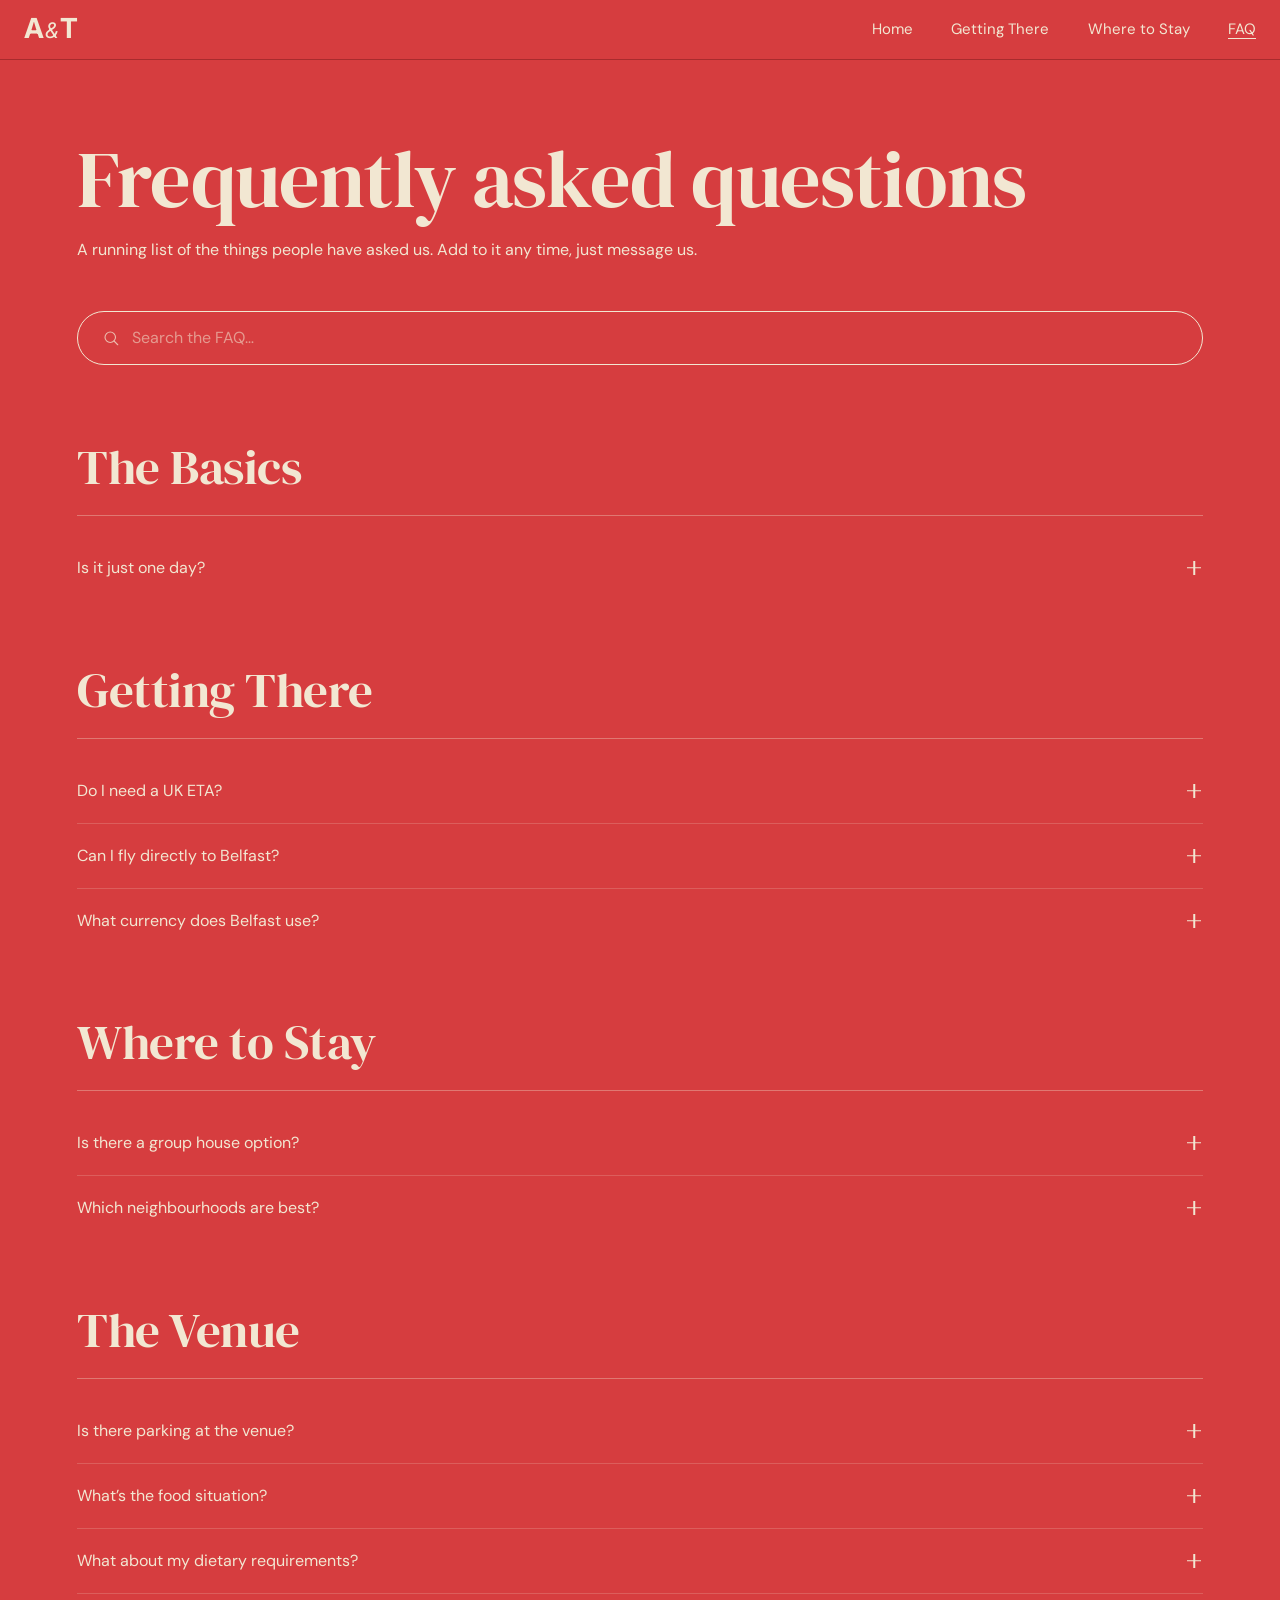
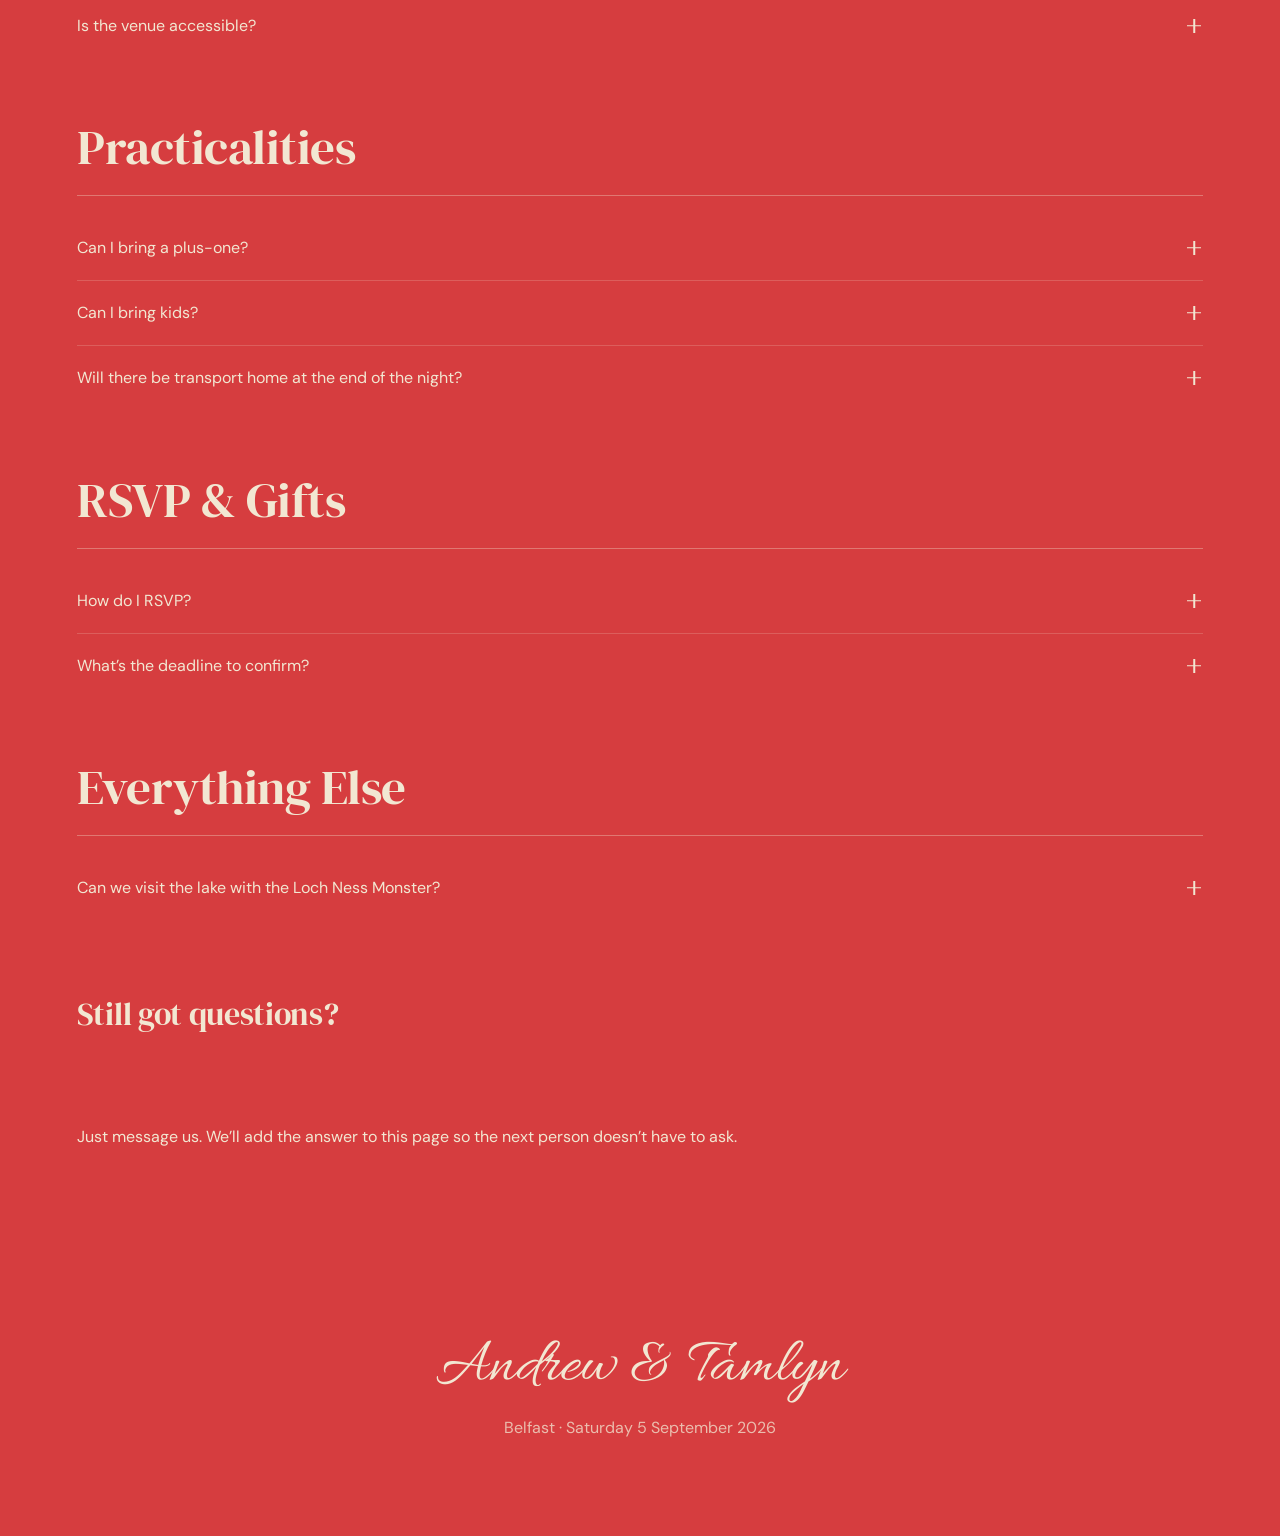
==== faq.html @ ccb497e8 "Revert all header / reveal changes from today Rolls back these four commits in one go (FAQ removal k" ====
<!DOCTYPE html>
<html lang="en">
<head>
  <meta charset="UTF-8" />
  <meta name="viewport" content="width=device-width, initial-scale=1.0" />
  <title>FAQ &mdash; Andrew &amp; Tamlyn's Party</title>
  <meta name="description" content="Frequently asked questions for Andrew &amp; Tamlyn's Party on 5 September 2026 in Belfast." />
  <meta name="robots" content="noindex, nofollow" />
  <meta property="og:type" content="website" />
  <meta property="og:site_name" content="Andrew &amp; Tamlyn's Party" />
  <meta property="og:title" content="FAQ — Andrew &amp; Tamlyn's Party" />
  <meta property="og:description" content="Frequently asked questions for the 5 September 2026 party in Belfast." />
  <meta property="og:url" content="https://andrewandtamlyn.party/faq.html" />
  <meta property="og:image" content="https://andrewandtamlyn.party/images/og-card.png" />
  <meta property="og:image:width" content="1200" />
  <meta property="og:image:height" content="630" />
  <meta name="twitter:card" content="summary_large_image" />
  <meta name="twitter:title" content="FAQ — Andrew &amp; Tamlyn's Party" />
  <meta name="twitter:description" content="Frequently asked questions for the 5 September 2026 party in Belfast." />
  <meta name="twitter:image" content="https://andrewandtamlyn.party/images/og-card.png" />
  <link rel="preconnect" href="https://fonts.googleapis.com" />
  <link rel="preconnect" href="https://fonts.gstatic.com" crossorigin />
  <link rel="stylesheet" href="https://fonts.googleapis.com/css2?family=Allura&family=DM+Sans:ital,wght@0,400;0,700;1,400&family=DM+Serif+Display:ital@0;1&family=Inter:ital,wght@0,400;0,700;1,400&display=swap" />
  <link rel="stylesheet" href="styles.css" />
  <link rel="icon" type="image/png" sizes="32x32" href="images/favicon/favicon-32x32.png" />
  <link rel="icon" type="image/png" sizes="16x16" href="images/favicon/favicon-16x16.png" />
  <link rel="apple-touch-icon" sizes="180x180" href="images/favicon/apple-touch-icon.png" />
  <link rel="manifest" href="site.webmanifest" />
  <meta name="theme-color" content="#d63d3f" />
  <script>document.documentElement.classList.add('has-js');</script>
</head>
<body>
  <header class="site-header" aria-label="Site header">
    <a class="logo" href="index.html" aria-label="Andrew and Tamlyn">
      <span class="logo-a">A</span><span class="logo-amp">&amp;</span><span class="logo-t">T</span>
    </a>
    <button
      class="nav-toggle"
      type="button"
      aria-label="Open menu"
      aria-expanded="false"
      aria-controls="site-nav"
    >
      <span class="nav-toggle-line"></span>
      <span class="nav-toggle-line"></span>
      <span class="nav-toggle-line"></span>
    </button>
    <nav class="site-nav" id="site-nav" aria-label="Primary">
      <a class="nav-link" href="index.html">Home</a>
      <a class="nav-link" href="getting-there.html">Getting There</a>
      <a class="nav-link" href="where-to-stay.html">Where to Stay</a>
      <a class="nav-link is-active" href="faq.html" aria-current="page">FAQ</a>
    </nav>
  </header>

  <section class="faq" id="top">
    <div class="faq-inner">

      <header class="faq-header reveal">
        <div class="faq-title">
          <h1 class="page-title">Frequently asked questions</h1>
          <p class="faq-subtitle">A running list of the things people have asked us. Add to it any time, just message us.</p>
        </div>
        <div class="faq-search" role="search">
          <svg class="faq-search-icon" viewBox="0 0 24 24" fill="none" stroke="currentColor" stroke-width="1.5" stroke-linecap="round" stroke-linejoin="round" aria-hidden="true" focusable="false">
            <circle cx="11" cy="11" r="7" />
            <path d="M21 21l-5-5" />
          </svg>
          <input id="faq-search-input" type="search" placeholder="Search the FAQ&hellip;" aria-label="Search the FAQ" autocomplete="off" />
        </div>
      </header>

      <div id="faq-empty" class="faq-empty" hidden>
        <h2 class="faq-empty-heading">Nothing matching that yet.</h2>
        <p class="faq-empty-body">Drop us a message and we&rsquo;ll add the answer here so the next person doesn&rsquo;t have to ask.</p>
        <button id="faq-clear-search" class="pill" type="button">Clear search</button>
      </div>

      <div class="faq-categories">

        <section class="faq-category reveal">
          <h2 class="section-title">The Basics</h2>
          <hr class="gt-divider" />
          <div class="faq-list">
            <details class="faq-item">
              <summary class="faq-q">
                <span class="faq-q-text">Is it just one day?</span>
                <span class="faq-q-icon" aria-hidden="true"></span>
              </summary>
              <div class="faq-a">
                <p>The party itself is one day, but most people are making a weekend of it. Belfast is a great spot for a long weekend if you fancy stretching it out.</p>
              </div>
            </details>
          </div>
        </section>

        <section class="faq-category reveal">
          <h2 class="section-title">Getting There</h2>
          <hr class="gt-divider" />
          <div class="faq-list">
            <details class="faq-item">
              <summary class="faq-q">
                <span class="faq-q-text">Do I need a UK ETA?</span>
                <span class="faq-q-icon" aria-hidden="true"></span>
              </summary>
              <div class="faq-a">
                <p>Only if you&rsquo;re flying direct into Belfast. EU passport holders need to apply for an Electronic Travel Authorisation (&pound;16, online, usually approved within minutes) before boarding. If you fly into Dublin and travel up by road or rail, there&rsquo;s no ETA required.</p>
              </div>
            </details>
            <details class="faq-item">
              <summary class="faq-q">
                <span class="faq-q-text">Can I fly directly to Belfast?</span>
                <span class="faq-q-icon" aria-hidden="true"></span>
              </summary>
              <div class="faq-a">
                <p>Yes, although its not the best option. If the flights are direct or cheaper, of course it works. You can decide how you want to plan your journey.</p>
              </div>
            </details>
            <details class="faq-item">
              <summary class="faq-q">
                <span class="faq-q-text">What currency does Belfast use?</span>
                <span class="faq-q-icon" aria-hidden="true"></span>
              </summary>
              <div class="faq-a">
                <p>Pounds sterling, not euro. Cards work everywhere.</p>
              </div>
            </details>
          </div>
        </section>

        <section class="faq-category reveal">
          <h2 class="section-title">Where to Stay</h2>
          <hr class="gt-divider" />
          <div class="faq-list">
            <details class="faq-item">
              <summary class="faq-q">
                <span class="faq-q-text">Is there a group house option?</span>
                <span class="faq-q-icon" aria-hidden="true"></span>
              </summary>
              <div class="faq-a">
                <p>Yes. We&rsquo;d like to book a big house in Belfast. It&rsquo;s the most fun and most cost-effective option. If you&rsquo;re interested, message us and we can plan a headcount and cost.</p>
              </div>
            </details>
            <details class="faq-item">
              <summary class="faq-q">
                <span class="faq-q-text">Which neighbourhoods are best?</span>
                <span class="faq-q-icon" aria-hidden="true"></span>
              </summary>
              <div class="faq-a">
                <p>Cathedral Quarter (the lively one), City Centre (the easy one), Titanic Quarter (the closest to the venue), or Botanic / Queen&rsquo;s Quarter (the quieter one). Full breakdown is on the Where to Stay page.</p>
              </div>
            </details>
          </div>
        </section>

        <section class="faq-category reveal">
          <h2 class="section-title">The Venue</h2>
          <hr class="gt-divider" />
          <div class="faq-list">
            <details class="faq-item">
              <summary class="faq-q">
                <span class="faq-q-text">Is there parking at the venue?</span>
                <span class="faq-q-icon" aria-hidden="true"></span>
              </summary>
              <div class="faq-a">
                <p>Yes, they are limited. There is plenty of options around Titanic that are free.</p>
              </div>
            </details>
            <details class="faq-item">
              <summary class="faq-q">
                <span class="faq-q-text">What&rsquo;s the food situation?</span>
                <span class="faq-q-icon" aria-hidden="true"></span>
              </summary>
              <div class="faq-a">
                <p>We&rsquo;re sorting food and drinks. Full details closer to the date.</p>
              </div>
            </details>
            <details class="faq-item">
              <summary class="faq-q">
                <span class="faq-q-text">What about my dietary requirements?</span>
                <span class="faq-q-icon" aria-hidden="true"></span>
              </summary>
              <div class="faq-a">
                <p>We know all of you well enough by now, we will try and cater to everyones needs. If not you&rsquo;ll have a few Tayto to live on.</p>
              </div>
            </details>
            <details class="faq-item">
              <summary class="faq-q">
                <span class="faq-q-text">Is the venue accessible?</span>
                <span class="faq-q-icon" aria-hidden="true"></span>
              </summary>
              <div class="faq-a">
                <p>Yes, Titanic Distillers is fully accessible. If you have any specific needs, just let us know in advance.</p>
              </div>
            </details>
          </div>
        </section>

        <section class="faq-category reveal">
          <h2 class="section-title">Practicalities</h2>
          <hr class="gt-divider" />
          <div class="faq-list">
            <details class="faq-item">
              <summary class="faq-q">
                <span class="faq-q-text">Can I bring a plus-one?</span>
                <span class="faq-q-icon" aria-hidden="true"></span>
              </summary>
              <div class="faq-a">
                <p>Reach out to us directly and we&rsquo;ll have a chat.</p>
              </div>
            </details>
            <details class="faq-item">
              <summary class="faq-q">
                <span class="faq-q-text">Can I bring kids?</span>
                <span class="faq-q-icon" aria-hidden="true"></span>
              </summary>
              <div class="faq-a">
                <p>Yes of course! We let you decide if you want a kid-free night or not :)</p>
              </div>
            </details>
            <details class="faq-item">
              <summary class="faq-q">
                <span class="faq-q-text">Will there be transport home at the end of the night?</span>
                <span class="faq-q-icon" aria-hidden="true"></span>
              </summary>
              <div class="faq-a">
                <p>Taxis in Belfast at 2am are easy enough to grab.</p>
              </div>
            </details>
          </div>
        </section>

        <section class="faq-category reveal">
          <h2 class="section-title">RSVP &amp; Gifts</h2>
          <hr class="gt-divider" />
          <div class="faq-list">
            <details class="faq-item">
              <summary class="faq-q">
                <span class="faq-q-text">How do I RSVP?</span>
                <span class="faq-q-icon" aria-hidden="true"></span>
              </summary>
              <div class="faq-a">
                <p>Message us directly.</p>
              </div>
            </details>
            <details class="faq-item">
              <summary class="faq-q">
                <span class="faq-q-text">What&rsquo;s the deadline to confirm?</span>
                <span class="faq-q-icon" aria-hidden="true"></span>
              </summary>
              <div class="faq-a">
                <p>We&rsquo;ll send a final headcount nudge a few weeks before the day. Until then, the rough yes-or-no is enough.</p>
              </div>
            </details>
          </div>
        </section>

        <section class="faq-category reveal">
          <h2 class="section-title">Everything Else</h2>
          <hr class="gt-divider" />
          <div class="faq-list">
            <details class="faq-item">
              <summary class="faq-q">
                <span class="faq-q-text">Can we visit the lake with the Loch Ness Monster?</span>
                <span class="faq-q-icon" aria-hidden="true"></span>
              </summary>
              <div class="faq-a">
                <p>Right&hellip; well that&rsquo;s Scotland so good luck.</p>
              </div>
            </details>
          </div>
        </section>

      </div>
        <h2 class="gt-section-heading">Still got questions?</h2>
        <p>Just message us. We&rsquo;ll add the answer to this page so the next person doesn&rsquo;t have to ask.</p>
      </section>

    </div>
  </section>

  <footer class="site-footer">
    <div class="footer-inner">
      <p class="footer-couple">Andrew &amp; Tamlyn</p>
      <p class="footer-meta">Belfast &middot; Saturday 5 September 2026</p>
    </div>
  </footer>

  <script>
    (function () {
      var toggle = document.querySelector('.nav-toggle');
      var nav = document.getElementById('site-nav');
      if (!toggle || !nav) return;

      function setOpen(open) {
        toggle.setAttribute('aria-expanded', String(open));
        toggle.setAttribute('aria-label', open ? 'Close menu' : 'Open menu');
      }

      toggle.addEventListener('click', function () {
        setOpen(toggle.getAttribute('aria-expanded') !== 'true');
      });

      nav.querySelectorAll('.nav-link').forEach(function (link) {
        link.addEventListener('click', function () { setOpen(false); });
      });

      document.addEventListener('keydown', function (e) {
        if (e.key === 'Escape') setOpen(false);
      });
    })();

    (function () {
      var input = document.getElementById('faq-search-input');
      if (!input) return;
      var items = Array.prototype.slice.call(document.querySelectorAll('.faq-item'));
      var categories = Array.prototype.slice.call(document.querySelectorAll('.faq-category'));
      var emptyState = document.getElementById('faq-empty');
      var clearBtn = document.getElementById('faq-clear-search');

      function normalise(s) { return (s || '').toLowerCase().trim(); }

      function applyFilter() {
        var q = normalise(input.value);
        items.forEach(function (item) {
          var text = normalise(item.textContent);
          item.hidden = q.length > 0 && text.indexOf(q) === -1;
        });
        var anyCategoryVisible = false;
        categories.forEach(function (cat) {
          var anyVisible = cat.querySelectorAll('.faq-item:not([hidden])').length > 0;
          cat.hidden = q.length > 0 && !anyVisible;
          if (!cat.hidden) anyCategoryVisible = true;
        });
        if (emptyState) {
          emptyState.hidden = !(q.length > 0 && !anyCategoryVisible);
        }
      }

      input.addEventListener('input', applyFilter);

      if (clearBtn) {
        clearBtn.addEventListener('click', function () {
          input.value = '';
          applyFilter();
          input.focus();
        });
      }
    })();

    (function () {
      // Reveal-on-scroll for sections marked with .reveal.
      var reveals = document.querySelectorAll('.reveal');
      if (!reveals.length) return;
      if (!('IntersectionObserver' in window)) {
        reveals.forEach(function (el) { el.classList.add('is-revealed'); });
        return;
      }
      var observer = new IntersectionObserver(function (entries) {
        entries.forEach(function (entry) {
          if (entry.isIntersecting) {
            entry.target.classList.add('is-revealed');
            observer.unobserve(entry.target);
          }
        });
      }, { threshold: 0.12, rootMargin: '0px 0px -8% 0px' });
      reveals.forEach(function (el) { observer.observe(el); });
    })();
  </script>
</body>
</html>
---- styles.css ----
:root {
  --color-red: #d63d3f;
  --color-red-dark: #a82b2d;
  --color-cream: #f2e7d2;
  --color-white: #ffffff;

  --font-script: "Allura", cursive;
  --font-serif: "DM Serif Display", Georgia, serif;
  --font-sans: "DM Sans", -apple-system, BlinkMacSystemFont, "Segoe UI", sans-serif;
  --font-logo: "Inter", sans-serif;

  --hero-max-width: 1520px;
  --hero-side-padding-desktop: 200px;
}

*,
*::before,
*::after {
  box-sizing: border-box;
}

html,
body {
  margin: 0;
  padding: 0;
}

/* Smooth in-page scrolling for anchor jumps; respects OS reduced-motion. */
@media (prefers-reduced-motion: no-preference) {
  html {
    scroll-behavior: smooth;
  }
}

/* Cross-document view transitions (Chrome / Edge / Safari 18.2+).
   Older browsers ignore these rules and navigate normally. */
@view-transition {
  navigation: auto;
}

/* Keep the header continuous across pages so only the content
   area crossfades. The footer follows suit. */
.site-header {
  view-transition-name: site-header;
}

.site-footer {
  view-transition-name: site-footer;
}

::view-transition-old(root),
::view-transition-new(root) {
  animation-duration: 0.32s;
  animation-timing-function: cubic-bezier(0.4, 0, 0.2, 1);
}

body {
  background: var(--color-red);
  color: var(--color-cream);
  font-family: var(--font-sans);
  -webkit-font-smoothing: antialiased;
  -moz-osx-font-smoothing: grayscale;
  overflow-x: hidden;
}

img {
  max-width: 100%;
  display: block;
}

/* ─────────── Header ─────────── */

.site-header {
  position: relative;
  background: var(--color-red);
  border-bottom: 1px solid var(--color-red-dark);
  padding: 4px 24px 5px;
  display: flex;
  align-items: center;
  justify-content: space-between;
  gap: 24px;
  min-height: 60px;
}

.nav-toggle {
  display: none;
  width: 40px;
  height: 40px;
  padding: 0;
  margin: 0;
  background: transparent;
  border: 0;
  cursor: pointer;
  color: var(--color-cream);
  flex-direction: column;
  justify-content: center;
  align-items: center;
  gap: 5px;
}

.nav-toggle-line {
  display: block;
  width: 22px;
  height: 1.5px;
  background: currentColor;
  transition: transform 0.22s ease, opacity 0.18s ease;
}

.nav-toggle[aria-expanded="true"] .nav-toggle-line:nth-child(1) {
  transform: translateY(6.5px) rotate(45deg);
}
.nav-toggle[aria-expanded="true"] .nav-toggle-line:nth-child(2) {
  opacity: 0;
}
.nav-toggle[aria-expanded="true"] .nav-toggle-line:nth-child(3) {
  transform: translateY(-6.5px) rotate(-45deg);
}

.nav-toggle:focus-visible {
  outline: 2px solid var(--color-cream);
  outline-offset: 2px;
  border-radius: 4px;
}

.site-nav {
  display: flex;
  align-items: center;
  gap: clamp(20px, 3vw, 40px);
}

.nav-link {
  font-family: var(--font-sans);
  font-weight: 400;
  font-size: 15px;
  line-height: 1;
  color: var(--color-cream);
  text-decoration: none;
  transition: opacity 0.2s ease;
}

.nav-link:hover {
  opacity: 0.75;
}

.nav-link.is-active {
  text-decoration: underline;
  text-underline-offset: 4px;
  text-decoration-thickness: 1px;
}

.nav-link:focus-visible {
  outline: 2px solid var(--color-cream);
  outline-offset: 4px;
  border-radius: 2px;
}

@media (max-width: 600px) {
  /* view-transition-name implicitly contains layout/paint, which makes
     the header a containing block for fixed-positioned descendants and
     traps the mobile menu inside the 60px header. Drop the name on
     mobile so the menu can position relative to the viewport. */
  .site-header {
    padding: 4px 16px 5px;
    gap: 12px;
    view-transition-name: none;
  }

  /* Keep the logo and toggle above the full-screen menu overlay so the
     user can see the X and dismiss the menu. */
  .nav-toggle {
    display: flex;
    position: relative;
    z-index: 60;
  }

  .logo {
    position: relative;
    z-index: 60;
  }

  /* Full-viewport menu that slides in from the right. */
  .site-nav {
    position: fixed;
    inset: 0;
    flex-direction: column;
    align-items: stretch;
    justify-content: center;
    gap: 0;
    padding: 80px 32px 32px;
    background: var(--color-red);
    border-bottom: 0;
    transform: translateX(100%);
    visibility: hidden;
    pointer-events: none;
    transition:
      transform 0.32s cubic-bezier(0.4, 0, 0.2, 1),
      visibility 0s linear 0.32s;
    z-index: 50;
  }

  .nav-toggle[aria-expanded="true"] ~ .site-nav {
    transform: translateX(0);
    visibility: visible;
    pointer-events: auto;
    transition:
      transform 0.32s cubic-bezier(0.4, 0, 0.2, 1),
      visibility 0s linear 0s;
  }

  .nav-link {
    padding: 18px 4px;
    font-size: 24px;
    border-bottom: 1px solid rgba(242, 231, 210, 0.18);
  }

  .nav-link:last-child {
    border-bottom: 0;
  }

  .nav-link.is-active {
    text-decoration: none;
  }

  /* Lock body scroll while the menu is open. */
  body:has(.nav-toggle[aria-expanded="true"]) {
    overflow: hidden;
  }
}

.logo {
  display: inline-flex;
  align-items: baseline;
  color: var(--color-cream);
  text-decoration: none;
  font-family: var(--font-logo);
  font-size: 27.6px;
  line-height: 1;
  letter-spacing: 0;
}

.logo-a,
.logo-t {
  font-weight: 700;
}

.logo-amp {
  font-style: italic;
  font-weight: 400;
  font-size: 21.5px;
  margin: 0 1px;
}

/* ─────────── Hero ─────────── */

.hero {
  background: var(--color-red);
  min-height: calc(100vh - 60px);
  display: flex;
  align-items: center;
  justify-content: center;
  padding: clamp(24px, 3vw, 48px) clamp(24px, 10vw, var(--hero-side-padding-desktop));
}

.hero-inner {
  width: 100%;
  max-width: var(--hero-max-width);
  display: grid;
  grid-template-columns: 1fr 1fr;
  align-items: center;
  gap: clamp(24px, 4vw, 64px);
}

.event-details {
  display: flex;
  flex-direction: column;
  gap: 19px;
}

.hosts {
  margin: 0;
  font-family: var(--font-script);
  font-weight: 400;
  font-size: clamp(2.5rem, 4.5vw, 64px);
  line-height: 1;
  color: var(--color-cream);
}

.event-name {
  margin: 0;
  font-family: var(--font-serif);
  font-weight: 400;
  font-size: clamp(5rem, 16vw, 224px);
  line-height: 0.85;
  letter-spacing: -0.04em;
  text-transform: uppercase;
  color: var(--color-cream);
}

.divider {
  width: 100%;
  height: 1px;
  border: 0;
  background: var(--color-cream);
  margin: 0;
}

.event-date {
  margin: 0;
  font-family: var(--font-serif);
  font-weight: 400;
  font-size: clamp(1.75rem, 4vw, 57.6px);
  line-height: 1;
  letter-spacing: -0.01em;
  color: var(--color-cream);
  white-space: nowrap;
}

.event-location {
  margin: 0;
  font-family: var(--font-sans);
  font-weight: 700;
  font-size: 14.4px;
  line-height: 1.65;
  letter-spacing: 0.18em;
  text-transform: uppercase;
  color: var(--color-white);
}

.event-type {
  margin: 0;
  font-family: var(--font-serif);
  font-style: italic;
  font-size: 16px;
  line-height: 1.65;
  color: var(--color-white);
}

.hero-image {
  display: flex;
  align-items: center;
  justify-content: center;
}

.hero-image img {
  width: 100%;
  height: auto;
  max-width: 793px;
  opacity: 0.7;
}

/* ─────────── Responsive ─────────── */

@media (max-width: 900px) {
  .hero-inner {
    grid-template-columns: 1fr;
    text-align: center;
  }

  .event-details {
    align-items: center;
    order: 2;
  }

  .hero-image {
    order: 1;
    margin-bottom: 16px;
  }

  .hero-image img {
    max-width: min(80vw, 500px);
  }

  .event-date {
    white-space: normal;
  }
}

@media (max-width: 768px) {
  /* Hero fills the viewport below the 60px header.
     Using svh (small viewport height) so URL-bar collapses on iOS Safari
     don't resize the hero and shove content around as you scroll. */
  .hero {
    position: relative;
    min-height: calc(100vh - 60px);
    min-height: calc(100svh - 60px);
    overflow: hidden;
    padding: 24px;
  }

  .hero-inner {
    position: relative;
    z-index: 1;
    width: 100%;
  }

  /* Lift the text above the cocktail's stacking level. Without this, the
     absolute-positioned .hero-image at z-index 0 paints on top of static
     .event-details and the cocktail bleeds through the letters. */
  .event-details {
    position: relative;
    z-index: 2;
  }

  /* Cocktail anchored to the right, vertically centered, locked at native
     aspect ratio. About 65% visible (rightmost 35% overflows off-screen).
     svh keeps the height stable as the mobile URL bar collapses. */
  .hero-image {
    position: absolute;
    inset: 0;
    margin: 0;
    z-index: 0;
    pointer-events: none;
    display: flex;
    align-items: center;
    justify-content: flex-end;
    overflow: visible;
  }

  .hero-image img {
    height: 78vh;
    height: 78svh;
    width: auto;
    max-width: none;
    transform: translateX(35%);
    opacity: 0.35;
  }

  .event-details {
    gap: clamp(20px, 3.5vh, 32px);
  }

  .divider {
    width: 60%;
  }
}

@media (max-width: 480px) {
  .event-location {
    font-size: 12.5px;
    letter-spacing: 0.16em;
  }
}

/* ─────────── Gallery + Story ─────────── */

.gallery-story {
  background: var(--color-red);
  padding: clamp(48px, 6vw, 96px) clamp(24px, 6vw, 96px);
}

.gs-inner {
  max-width: 1128px;
  margin: 0 auto;
  display: grid;
  grid-template-columns: 624fr 456fr;
  gap: 48px;
  align-items: center;
}

/* Gallery — 3 staggered columns */
.gallery {
  display: grid;
  grid-template-columns: repeat(3, 1fr);
  gap: 12px;
}

.g-col {
  display: flex;
  flex-direction: column;
  gap: 12px;
}

.g-col-1 { padding-top: 106px; }
.g-col-2 { padding-top: 0; }
.g-col-3 { padding-top: 59px; }

.photo {
  margin: 0;
  overflow: hidden;
  border-radius: 4px;
  background: rgba(242, 231, 210, 0.08);
}

.photo img {
  width: 100%;
  height: auto;
  display: block;
  transition:
    transform 0.45s cubic-bezier(0.4, 0, 0.2, 1),
    filter 0.35s ease;
}

@media (hover: hover) {
  .photo:hover img {
    transform: scale(1.04);
    filter: brightness(1.08);
  }
}

/* Story */
.story {
  display: flex;
  flex-direction: column;
  gap: 24px;
  color: var(--color-cream);
}

.story-label {
  margin: 0;
  font-family: var(--font-sans);
  font-weight: 700;
  font-size: 14.4px;
  letter-spacing: 0.18em;
  text-transform: uppercase;
  color: var(--color-cream);
}

.story-summary {
  margin: 0;
  font-family: var(--font-serif);
  font-style: italic;
  font-weight: 400;
  font-size: clamp(1.5rem, 2.6vw, 32px);
  line-height: 1.25;
  letter-spacing: -0.01em;
  color: var(--color-cream);
}

.story-content {
  display: flex;
  flex-direction: column;
  gap: 16px;
  font-family: var(--font-sans);
  font-size: 16px;
  line-height: 1.65;
  color: var(--color-cream);
}

.story-content p {
  margin: 0;
}

/* Responsive — tablet: gallery above story */
@media (max-width: 900px) {
  .gs-inner {
    grid-template-columns: 1fr;
    gap: 48px;
    align-items: start;
  }

  /* Story sits above the gallery on mobile/tablet */
  .story {
    order: 1;
    text-align: left;
  }
  .gallery,
  .gallery-mobile {
    order: 2;
  }

  /* Reduce stagger on tablet/mobile to keep things tidy */
  .g-col-1,
  .g-col-3 {
    padding-top: 0;
  }
}

/* Mobile gallery: separate 2-column structure with 5 photos on the
   narrow left and 6 on the wider right. Hidden on desktop. */
.gallery-mobile {
  display: none;
}

@media (max-width: 768px) {
  .gallery {
    display: none;
  }

  .gallery-mobile {
    display: grid;
    grid-template-columns: repeat(2, 1fr);
    gap: 10px;
    /* Shorter column (left, 5 photos) centers vertically against the
       taller right column (6 photos) — midpoints align. */
    align-items: center;
  }

  .m-col {
    display: flex;
    flex-direction: column;
    gap: 10px;
    min-width: 0;
  }
}

/* ─────────── Bridge (script transition) ─────────── */

.bridge {
  background: var(--color-red);
  padding: clamp(64px, 9vw, 128px) clamp(24px, 6vw, 96px);
  text-align: center;
}

.bridge-text {
  margin: 0 auto;
  max-width: 1128px;
  font-family: var(--font-script);
  font-weight: 400;
  font-size: clamp(2rem, 7vw, 56px);
  line-height: 1.25;
  color: var(--color-cream);
}

/* ─────────── Party Details ─────────── */

.party-details {
  background: var(--color-red);
  padding: clamp(48px, 6vw, 96px) clamp(24px, 6vw, 96px);
}

.pd-inner {
  max-width: 1128px;
  margin: 0 auto;
  display: flex;
  flex-direction: column;
  gap: clamp(64px, 9vw, 112px);
}

.schedule-block,
.wear-block,
.mixtape-block {
  display: flex;
  flex-direction: column;
  gap: 24px;
}

.mixtape-card {
  gap: 16px;
}

.mixtape-embed {
  border-radius: 12px;
  overflow: hidden;
  line-height: 0;
}

.mixtape-embed iframe {
  display: block;
  width: 100%;
  height: 152px;
  border: 0;
}


/* Shared block label / headline / summary */
.block-label {
  margin: 0;
  font-family: var(--font-sans);
  font-weight: 700;
  font-size: 14.4px;
  letter-spacing: 0.18em;
  text-transform: uppercase;
  color: var(--color-cream);
}

.block-headline {
  margin: 0;
  font-family: var(--font-serif);
  font-style: italic;
  font-weight: 400;
  font-size: clamp(2rem, 3.2vw, 40px);
  line-height: 1.2;
  letter-spacing: -0.01em;
  color: var(--color-cream);
}

.block-summary {
  margin: 0;
  font-family: var(--font-serif);
  font-style: italic;
  font-size: clamp(1rem, 1.4vw, 18px);
  line-height: 1.45;
  color: var(--color-cream);
}

.block-intro {
  display: flex;
  flex-direction: column;
  gap: 12px;
  align-items: flex-start;
  text-align: left;
}

/* Venue block */
.venue-block {
  display: grid;
  grid-template-columns: 1fr 1fr;
  gap: 48px;
  align-items: start;
}

.venue-info {
  display: flex;
  flex-direction: column;
  gap: 0;
}

.venue-title {
  margin: 24px 0 0;
  font-family: var(--font-serif);
  font-weight: 400;
  font-size: clamp(2rem, 3.5vw, 48px);
  line-height: 1.1;
  letter-spacing: -0.01em;
  color: var(--color-cream);
}

.venue-divider {
  margin: 24px 0;
}

.venue-description {
  display: flex;
  flex-direction: column;
  gap: 16px;
  font-family: var(--font-sans);
  font-size: 16px;
  line-height: 1.55;
  color: var(--color-cream);
}

.venue-description p {
  margin: 0;
}

.pill {
  display: inline-flex;
  align-items: center;
  gap: 8px;
  align-self: flex-start;
  margin-top: 24px;
  padding: 12px 24px;
  border: 1px solid var(--color-cream);
  border-radius: 999px;
  background: transparent;
  color: var(--color-cream);
  text-decoration: none;
  font-family: var(--font-sans);
  font-weight: 700;
  font-size: 13px;
  letter-spacing: 0.18em;
  text-transform: uppercase;
  line-height: 1;
  cursor: pointer;
  transition: background-color 0.2s ease;
}

.pill:hover {
  background: rgba(242, 231, 210, 0.1);
}

.pill:focus-visible {
  outline: 2px solid var(--color-cream);
  outline-offset: 2px;
}

.pill-icon {
  width: 16px;
  height: 16px;
  flex-shrink: 0;
}

.venue-images {
  display: grid;
  grid-template-columns: 1fr 1fr;
  gap: 12px;
  align-items: stretch;
}

.venue-image {
  margin: 0;
  overflow: hidden;
  border-radius: 8px;
}

.venue-image img {
  width: 100%;
  height: 100%;
  object-fit: cover;
  display: block;
}

.venue-image-main {
  aspect-ratio: 264 / 483;
}

.venue-image-column {
  display: flex;
  flex-direction: column;
  gap: 12px;
}

.venue-image-column .venue-image {
  aspect-ratio: 264 / 235.5;
  flex: 1;
}

/* Cards (shared) */
.card {
  border: 1px solid rgba(242, 231, 210, 0.55);
  border-radius: 16px;
  padding: 32px;
  display: flex;
  flex-direction: column;
  background: transparent;
}

/* Running Order schedule */
.schedule-grid {
  display: grid;
  grid-template-columns: repeat(4, 1fr);
  gap: 24px;
}

.schedule-card {
  gap: 12px;
}

.schedule-time {
  margin: 0 0 8px;
  font-family: var(--font-serif);
  font-style: italic;
  font-weight: 400;
  font-size: clamp(2rem, 2.8vw, 40px);
  line-height: 1;
  letter-spacing: -0.01em;
  color: var(--color-cream);
}

.card-label {
  margin: 0;
  font-family: var(--font-sans);
  font-weight: 700;
  font-size: 12.5px;
  letter-spacing: 0.16em;
  text-transform: uppercase;
  color: var(--color-cream);
}

.card-body {
  margin: 0;
  font-family: var(--font-sans);
  font-size: 15px;
  line-height: 1.55;
  color: var(--color-cream);
}

/* For the Day cards */
.ftd-grid {
  display: grid;
  grid-template-columns: 1fr 1fr;
  gap: 24px;
}

.info-card {
  gap: 12px;
}

.info-card .pill {
  margin-top: auto;
}

.weather-card {
  gap: 8px;
}

.weather-date {
  margin: 0;
  font-family: var(--font-sans);
  font-size: 15px;
  line-height: 1.4;
  color: var(--color-cream);
}

.weather-temp {
  margin: 16px 0 16px;
  font-family: var(--font-serif);
  font-style: italic;
  font-weight: 400;
  font-size: clamp(3rem, 5.5vw, 72px);
  line-height: 1;
  letter-spacing: -0.02em;
  color: var(--color-cream);
}

/* Responsive */
@media (max-width: 900px) {
  .venue-block {
    grid-template-columns: 1fr;
    gap: 32px;
  }
  .venue-images {
    grid-template-columns: 1fr;
  }
  .venue-image-main {
    aspect-ratio: 3 / 2;
  }
  .venue-image-column {
    flex-direction: row;
  }
  .venue-image-column .venue-image {
    aspect-ratio: 1 / 1;
  }
  .schedule-grid {
    grid-template-columns: repeat(2, 1fr);
  }
  .ftd-grid {
    grid-template-columns: 1fr;
  }
}

@media (max-width: 480px) {
  .schedule-grid {
    grid-template-columns: 1fr;
  }
  .card {
    padding: 24px;
  }
}

/* ─────────── Upright serif headings (shared) ─────────── */

.page-title,
.section-title,
.card-heading {
  margin: 0;
  font-family: var(--font-serif);
  font-weight: 400;
  font-style: normal;
  color: var(--color-cream);
  letter-spacing: -0.01em;
}

.page-title {
  font-size: clamp(2.75rem, 6.5vw, 80px);
  line-height: 1.05;
}

.section-title {
  font-size: clamp(1.75rem, 3.8vw, 52px);
  line-height: 1.1;
}

.gt-section-heading {
  margin: 0;
  font-family: var(--font-serif);
  font-weight: 400;
  font-size: clamp(1.5rem, 2.6vw, 32px);
  line-height: 1.15;
  letter-spacing: -0.01em;
  color: var(--color-cream);
}

.card-heading {
  font-size: clamp(1.25rem, 1.8vw, 24px);
  line-height: 1.2;
}

/* ─────────── Pill modifiers ─────────── */

.pill--filled {
  background: var(--color-cream);
  color: var(--color-red);
  border-color: var(--color-cream);
}

.pill--filled:hover {
  background: rgba(242, 231, 210, 0.85);
}

/* Static chip variant — used inside cards as a label, not a link */
.pill--chip {
  margin-top: 0;
  padding: 8px 14px;
  font-size: 11px;
  letter-spacing: 0.16em;
  align-self: flex-start;
  cursor: default;
}

.pill--chip:hover {
  background: transparent;
}

.pill--chip.pill--filled:hover {
  background: var(--color-cream);
}

/* ─────────── Getting There page ─────────── */

.getting-there {
  background: var(--color-red);
  padding: clamp(48px, 6vw, 96px) clamp(24px, 6vw, 96px);
}

.gt-inner {
  max-width: 1128px;
  margin: 0 auto;
  display: flex;
  flex-direction: column;
  gap: clamp(40px, 5vw, 64px);
}

.gt-header {
  display: flex;
  flex-direction: column;
  align-items: flex-start;
  gap: 16px;
  text-align: left;
}

/* Tabs */
.tabs {
  display: flex;
  gap: clamp(24px, 4vw, 48px);
  border-bottom: 1px solid rgba(242, 231, 210, 0.18);
}

.tab {
  appearance: none;
  background: transparent;
  border: 0;
  border-bottom: 2px solid transparent;
  padding: 12px 0;
  margin-bottom: -1px; /* overlap the tablist border */
  color: var(--color-cream);
  font-family: var(--font-sans);
  font-weight: 700;
  font-size: 14.4px;
  letter-spacing: 0.18em;
  text-transform: uppercase;
  line-height: 1.2;
  cursor: pointer;
  opacity: 0.55;
  transition: opacity 0.2s ease, border-color 0.2s ease;
}

.tab:hover {
  opacity: 0.85;
}

.tab.is-active {
  opacity: 1;
  border-bottom-color: var(--color-cream);
}

/* When JS has positioned the sliding indicator, suppress the per-tab
   underline so we don't render both. */
.tabs.has-indicator .tab,
.tabs.has-indicator .tab.is-active {
  border-bottom-color: transparent;
}

.tab:focus-visible {
  outline: 2px solid var(--color-cream);
  outline-offset: 4px;
  border-radius: 2px;
}

.tab-indicator {
  position: absolute;
  bottom: -1px;
  left: 0;
  height: 2px;
  width: 0;
  background: var(--color-cream);
  transform: translateX(0);
  transition:
    transform 0.32s cubic-bezier(0.4, 0, 0.2, 1),
    width 0.32s cubic-bezier(0.4, 0, 0.2, 1);
  pointer-events: none;
}

.tabs.has-indicator {
  position: relative;
}

.tab-panel[hidden] {
  display: none;
}

.tab-panel {
  display: flex;
  flex-direction: column;
  gap: clamp(48px, 6vw, 88px);
  animation: tab-panel-in 0.32s cubic-bezier(0.4, 0, 0.2, 1);
}

@keyframes tab-panel-in {
  from {
    opacity: 0;
    transform: translateY(4px);
  }
}

/* Content block: chip + heading + divider + body + grid */
.gt-block {
  display: flex;
  flex-direction: column;
  align-items: flex-start;
  gap: 20px;
}

.gt-divider {
  width: 100%;
  height: 1px;
  border: 0;
  background: rgba(242, 231, 210, 0.35);
  margin: 4px 0 4px;
}

.gt-block-body {
  display: flex;
  flex-direction: column;
  gap: 16px;
  font-family: var(--font-sans);
  font-size: 16px;
  line-height: 1.6;
  color: var(--color-cream);
  max-width: 760px;
}

.gt-block-body p {
  margin: 0;
}

.gt-block-body strong {
  font-weight: 700;
}

/* Route grid (3 numbered cards) */
.gt-route-grid {
  width: 100%;
  display: grid;
  grid-template-columns: repeat(3, 1fr);
  gap: 24px;
  margin-top: 8px;
}

.route-card {
  gap: 12px;
}

.route-number {
  margin: 0 0 8px;
  font-family: var(--font-serif);
  font-weight: 400;
  font-size: clamp(2.25rem, 3.5vw, 48px);
  line-height: 1;
  letter-spacing: -0.01em;
  color: var(--color-cream);
}

.route-mode {
  margin: 0;
}

.route-lead {
  margin: 0;
  font-family: var(--font-sans);
  font-size: 15px;
  line-height: 1.5;
  color: var(--color-cream);
}

.route-tagline {
  margin: 0;
  font-family: var(--font-serif);
  font-style: italic;
  font-size: 16px;
  line-height: 1.45;
  color: var(--color-cream);
  opacity: 0.85;
}

.route-divider {
  width: 100%;
  height: 1px;
  border: 0;
  background: rgba(242, 231, 210, 0.35);
  margin: 8px 0 4px;
}

.spec-list {
  margin: 0;
  display: flex;
  flex-direction: column;
  gap: 8px;
}

.spec-row {
  display: flex;
  align-items: baseline;
  gap: 12px;
}

.spec-row dt {
  flex: 0 0 auto;
  min-width: 72px;
  font-family: var(--font-sans);
  font-weight: 700;
  font-size: 11px;
  letter-spacing: 0.16em;
  text-transform: uppercase;
  color: var(--color-cream);
  opacity: 0.7;
}

.spec-row dd {
  margin: 0;
  font-family: var(--font-sans);
  font-size: 15px;
  line-height: 1.45;
  color: var(--color-cream);
}

.route-closer {
  margin: 8px 0 0;
  font-family: var(--font-sans);
  font-size: 15px;
  line-height: 1.55;
  color: var(--color-cream);
}

/* Quick picks grid (2x2 suggestion cards) */
.gt-picks-grid {
  width: 100%;
  display: grid;
  grid-template-columns: repeat(2, 1fr);
  gap: 24px;
  margin-top: 8px;
}

.pick-card {
  gap: 12px;
}

.pick-lead {
  margin: 0;
  font-family: var(--font-sans);
  font-weight: 700;
  font-size: 15px;
  line-height: 1.5;
  color: var(--color-cream);
}

.pick-body {
  margin: 0;
  font-family: var(--font-sans);
  font-size: 15px;
  line-height: 1.55;
  color: var(--color-cream);
}

/* Story panel ("Already in Ireland") */
.gt-story {
  display: flex;
  flex-direction: column;
  align-items: flex-start;
  gap: 32px;
  max-width: 640px;
}

.gt-story-body {
  display: flex;
  flex-direction: column;
  gap: 20px;
}

.gt-story-body p {
  margin: 0;
  font-family: var(--font-sans);
  font-size: 16px;
  line-height: 1.6;
  color: var(--color-cream);
}

@media (max-width: 900px) {
  .gt-route-grid {
    grid-template-columns: 1fr;
  }
  .gt-picks-grid {
    grid-template-columns: 1fr;
  }
}

@media (max-width: 600px) {
  .tabs {
    gap: 24px;
  }
  .tab {
    flex: 1 1 0;
    text-align: center;
    font-size: 13px;
    letter-spacing: 0.14em;
  }
}

/* ─────────── Where to Stay page ─────────── */

.where-to-stay {
  background: var(--color-red);
  padding: clamp(48px, 6vw, 96px) clamp(24px, 6vw, 96px);
}

.wts-inner {
  max-width: 1128px;
  margin: 0 auto;
  display: flex;
  flex-direction: column;
  gap: clamp(48px, 6vw, 88px);
}

.wts-header {
  display: flex;
  flex-direction: column;
  align-items: flex-start;
  gap: 16px;
  text-align: left;
}

.wts-subtitle {
  margin: 0;
  font-family: var(--font-sans);
  font-size: 16px;
  line-height: 1.6;
  color: var(--color-cream);
  max-width: 720px;
}

.wts-grid {
  display: grid;
  grid-template-columns: repeat(4, 1fr);
  gap: 24px;
}

.area-card {
  gap: 0;
}

.area-card .card-heading {
  margin-bottom: 4px;
}

.area-card .card-label {
  margin-bottom: 12px;
}

@media (max-width: 900px) {
  .wts-grid {
    grid-template-columns: repeat(2, 1fr);
  }
}

@media (max-width: 600px) {
  .wts-grid {
    grid-template-columns: 1fr;
  }
}

/* ─────────── FAQ page ─────────── */

.faq {
  background: var(--color-red);
  padding: clamp(48px, 6vw, 96px) clamp(24px, 6vw, 96px);
}

.faq-inner {
  max-width: 1128px;
  margin: 0 auto;
  display: flex;
  flex-direction: column;
  gap: clamp(48px, 6vw, 88px);
}

.faq-header {
  display: flex;
  flex-direction: column;
  gap: clamp(32px, 4vw, 48px);
  align-items: stretch;
}

.faq-title {
  display: flex;
  flex-direction: column;
  gap: 16px;
  align-items: flex-start;
}

.faq-subtitle {
  margin: 0;
  font-family: var(--font-sans);
  font-size: 16px;
  line-height: 1.6;
  color: var(--color-cream);
  max-width: 720px;
}

/* Empty search state */
.faq-empty {
  display: flex;
  flex-direction: column;
  align-items: center;
  text-align: center;
  gap: 16px;
  padding: clamp(64px, 10vw, 128px) 24px;
}

.faq-empty[hidden] {
  display: none;
}

.faq-empty-heading {
  margin: 0;
  font-family: var(--font-serif);
  font-weight: 400;
  font-size: clamp(1.5rem, 2.6vw, 32px);
  line-height: 1.15;
  letter-spacing: -0.01em;
  color: var(--color-cream);
}

.faq-empty-body {
  margin: 0;
  font-family: var(--font-sans);
  font-size: 16px;
  line-height: 1.6;
  color: var(--color-cream);
  max-width: 480px;
}

.faq-empty .pill {
  margin-top: 8px;
}

/* Search */
.faq-search {
  display: flex;
  align-items: center;
  gap: 12px;
  width: 100%;
  padding: 14px 24px;
  border: 1px solid var(--color-cream);
  border-radius: 999px;
  transition: border-color 0.2s ease, background-color 0.2s ease;
}

.faq-search:focus-within {
  background: rgba(242, 231, 210, 0.05);
}

.faq-search-icon {
  width: 18px;
  height: 18px;
  flex-shrink: 0;
  color: var(--color-cream);
  opacity: 0.75;
}

.faq-search input {
  flex: 1;
  min-width: 0;
  background: transparent;
  border: 0;
  outline: none;
  color: var(--color-cream);
  font-family: var(--font-sans);
  font-size: 16px;
  line-height: 1.5;
  padding: 0;
}

.faq-search input::placeholder {
  color: var(--color-cream);
  opacity: 0.55;
}

.faq-search input::-webkit-search-cancel-button {
  -webkit-appearance: none;
  appearance: none;
}

/* Categories */
.faq-categories {
  display: flex;
  flex-direction: column;
  gap: clamp(40px, 5vw, 64px);
}

.faq-category {
  display: flex;
  flex-direction: column;
  gap: 16px;
}

.faq-category[hidden] {
  display: none;
}

.faq-list {
  display: flex;
  flex-direction: column;
}

/* Q&A item */
.faq-item {
  border-bottom: 1px solid rgba(242, 231, 210, 0.2);
}

.faq-item:last-child {
  border-bottom: 0;
}

.faq-item[hidden] {
  display: none;
}

.faq-q {
  list-style: none;
  cursor: pointer;
  display: flex;
  align-items: center;
  justify-content: space-between;
  gap: 24px;
  padding: 20px 0;
  font-family: var(--font-sans);
  font-size: 16px;
  line-height: 1.5;
  color: var(--color-cream);
}

.faq-q::-webkit-details-marker { display: none; }
.faq-q::marker { content: ""; }

.faq-q:focus-visible {
  outline: 2px solid var(--color-cream);
  outline-offset: 4px;
  border-radius: 2px;
}

.faq-q-text {
  flex: 1;
}

.faq-q-icon {
  position: relative;
  width: 18px;
  height: 18px;
  flex-shrink: 0;
  color: var(--color-cream);
}

.faq-q-icon::before,
.faq-q-icon::after {
  content: "";
  position: absolute;
  top: 50%;
  left: 50%;
  background: currentColor;
}

.faq-q-icon::before {
  width: 14px;
  height: 1.5px;
  transform: translate(-50%, -50%);
}

.faq-q-icon::after {
  width: 1.5px;
  height: 14px;
  transform: translate(-50%, -50%);
  transition: transform 0.2s ease;
}

details[open] .faq-q-icon::after {
  transform: translate(-50%, -50%) scaleY(0);
}

.faq-a {
  padding: 0 56px 24px 0;
  font-family: var(--font-sans);
  font-size: 16px;
  line-height: 1.6;
  color: var(--color-cream);
  max-width: 880px;
}

.faq-a p {
  margin: 0;
}

/* Smooth open/close for FAQ items.
   Modern engines (Chrome 131+, Safari 18.4+, Edge 131+) animate the height
   via ::details-content + interpolate-size. Other browsers still get a
   gentle fade-in on open via the keyframe fallback below. */
@supports (interpolate-size: allow-keywords) {
  :root {
    interpolate-size: allow-keywords;
  }
}

.faq-item::details-content {
  block-size: 0;
  overflow: clip;
  transition:
    block-size 0.32s cubic-bezier(0.4, 0, 0.2, 1),
    content-visibility 0.32s allow-discrete;
}

.faq-item[open]::details-content {
  block-size: auto;
}

.faq-item[open] > .faq-a {
  animation: faq-a-in 0.28s cubic-bezier(0.4, 0, 0.2, 1);
}

@keyframes faq-a-in {
  from {
    opacity: 0;
    transform: translateY(-4px);
  }
}

/* Still got questions? */
.faq-help {
  display: flex;
  flex-direction: column;
  gap: 16px;
  align-items: flex-start;
}

.faq-help p {
  margin: 0;
  font-family: var(--font-sans);
  font-size: 16px;
  line-height: 1.6;
  color: var(--color-cream);
  max-width: 720px;
}

@media (max-width: 600px) {
  .faq-q {
    padding: 18px 0;
    gap: 16px;
  }
  .faq-a {
    padding-right: 0;
  }
}

/* ─────────── Footer ─────────── */

.site-footer {
  background: var(--color-red);
  padding: clamp(64px, 8vw, 96px) clamp(24px, 6vw, 96px);
}

.footer-inner {
  max-width: 1080px;
  margin: 0 auto;
  display: flex;
  flex-direction: column;
  align-items: center;
  text-align: center;
  gap: 16px;
}

.footer-couple {
  margin: 0;
  font-family: var(--font-script);
  font-weight: 400;
  font-size: clamp(2.5rem, 5vw, 64px);
  line-height: 1;
  color: var(--color-cream);
}

.footer-meta {
  margin: 0;
  font-family: var(--font-sans);
  font-size: 16px;
  line-height: 1.5;
  color: var(--color-cream);
  opacity: 0.75;
}

/* ─────────── Smooth-loading effects (image fade-in + reveal-on-scroll) ─────────── */

/* Content images fade in as each one finishes loading. Gated on .has-js
   so users without JS see images immediately rather than blank slots. */
.has-js .photo img,
.has-js .venue-image img {
  opacity: 0;
  transition: opacity 0.6s cubic-bezier(0.4, 0, 0.2, 1);
}

.has-js .photo img.is-loaded,
.has-js .venue-image img.is-loaded {
  opacity: 1;
}

/* Section reveal-on-scroll. Same .has-js gate. */
.has-js .reveal {
  opacity: 0;
  transform: translateY(24px);
  transition:
    opacity 0.7s cubic-bezier(0.4, 0, 0.2, 1),
    transform 0.7s cubic-bezier(0.4, 0, 0.2, 1);
  will-change: opacity, transform;
}

.has-js .reveal.is-revealed {
  opacity: 1;
  transform: translateY(0);
}

/* Hero entrance stagger on first paint. */
.has-js .hero .hosts,
.has-js .hero .event-name,
.has-js .hero .divider,
.has-js .hero .event-date,
.has-js .hero .event-location,
.has-js .hero .event-type {
  opacity: 0;
  animation: hero-stagger 0.8s cubic-bezier(0.4, 0, 0.2, 1) forwards;
}

.has-js .hero .hosts        { animation-delay: 0.15s; }
.has-js .hero .event-name   { animation-delay: 0.30s; }
.has-js .hero .divider      { animation-delay: 0.50s; }
.has-js .hero .event-date   { animation-delay: 0.65s; }
.has-js .hero .event-location { animation-delay: 0.80s; }
.has-js .hero .event-type   { animation-delay: 0.95s; }

@keyframes hero-stagger {
  from { opacity: 0; transform: translateY(14px); }
  to   { opacity: 1; transform: translateY(0); }
}

/* ─────────── Reduced motion safety net ─────────── */

@media (prefers-reduced-motion: reduce) {
  *,
  *::before,
  *::after {
    animation-duration: 0.01ms !important;
    animation-delay: 0s !important;
    animation-iteration-count: 1 !important;
    transition-duration: 0.01ms !important;
  }

  /* Force revealable elements visible without movement. */
  .has-js .reveal {
    opacity: 1 !important;
    transform: none !important;
  }
  .has-js .photo img,
  .has-js .venue-image img {
    opacity: 1 !important;
  }
}
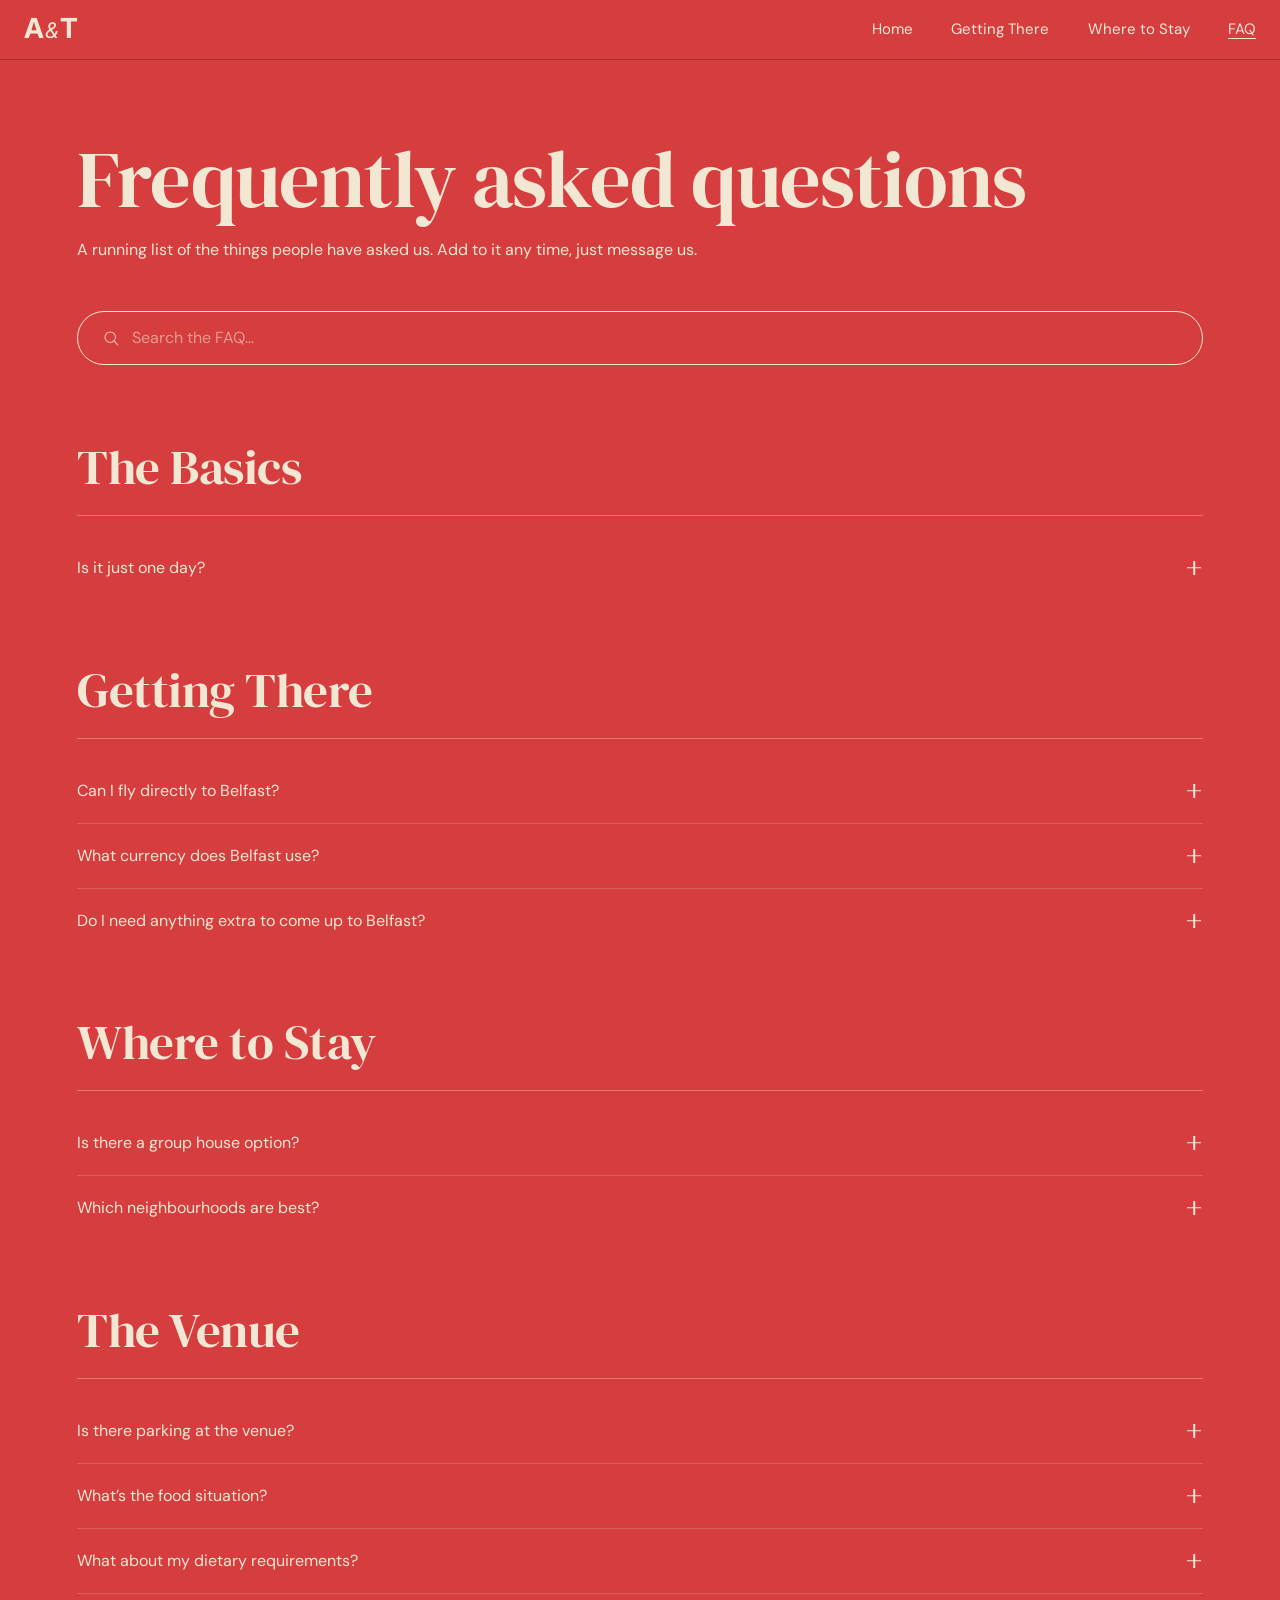
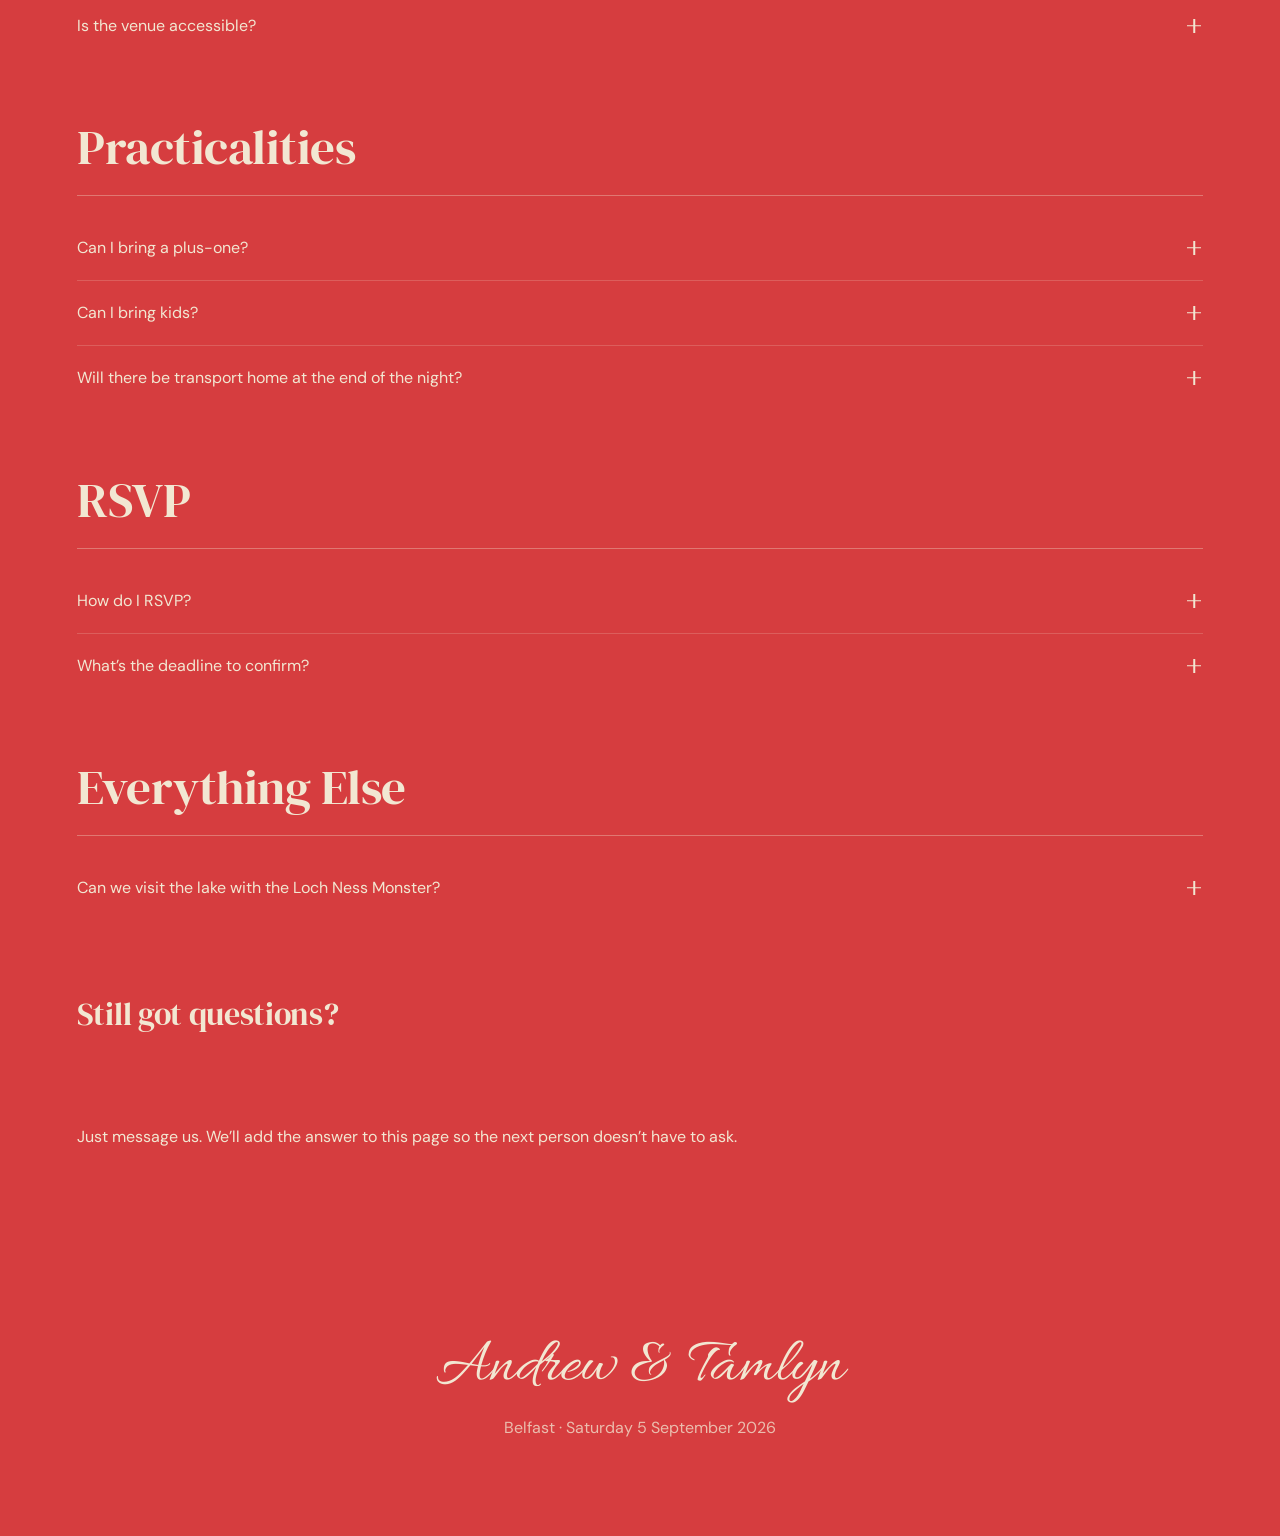
==== commit df7ce135: "FAQ: re-pull from Notion + rename 'RSVP & Gifts' to 'RSVP' Notion re-pull: - Drop 'Do I need a UK ET" ====
--- a/faq.html
+++ b/faq.html
@@ -6,6 +6,7 @@
   <title>FAQ &mdash; Andrew &amp; Tamlyn's Party</title>
   <meta name="description" content="Frequently asked questions for Andrew &amp; Tamlyn's Party on 5 September 2026 in Belfast." />
   <meta name="robots" content="noindex, nofollow" />
+  <meta name="google-site-verification" content="z_ZgE63QLEu7QgHpGonR3bzuxLoYmnYQZroUifVyF2Y" />
   <meta property="og:type" content="website" />
   <meta property="og:site_name" content="Andrew &amp; Tamlyn's Party" />
   <meta property="og:title" content="FAQ — Andrew &amp; Tamlyn's Party" />
@@ -88,7 +89,7 @@
                 <span class="faq-q-icon" aria-hidden="true"></span>
               </summary>
               <div class="faq-a">
-                <p>The party itself is one day, but most people are making a weekend of it. Belfast is a great spot for a long weekend if you fancy stretching it out.</p>
+                <p>The party itself is one day, but most people are making a long trip of it. Belfast is a great spot for a long weekend if you fancy stretching it out. Of course, we highly recommend to explore the island.</p>
               </div>
             </details>
           </div>
@@ -100,15 +101,6 @@
           <div class="faq-list">
             <details class="faq-item">
               <summary class="faq-q">
-                <span class="faq-q-text">Do I need a UK ETA?</span>
-                <span class="faq-q-icon" aria-hidden="true"></span>
-              </summary>
-              <div class="faq-a">
-                <p>Only if you&rsquo;re flying direct into Belfast. EU passport holders need to apply for an Electronic Travel Authorisation (&pound;16, online, usually approved within minutes) before boarding. If you fly into Dublin and travel up by road or rail, there&rsquo;s no ETA required.</p>
-              </div>
-            </details>
-            <details class="faq-item">
-              <summary class="faq-q">
                 <span class="faq-q-text">Can I fly directly to Belfast?</span>
                 <span class="faq-q-icon" aria-hidden="true"></span>
               </summary>
@@ -125,6 +117,15 @@
                 <p>Pounds sterling, not euro. Cards work everywhere.</p>
               </div>
             </details>
+            <details class="faq-item">
+              <summary class="faq-q">
+                <span class="faq-q-text">Do I need anything extra to come up to Belfast?</span>
+                <span class="faq-q-icon" aria-hidden="true"></span>
+              </summary>
+              <div class="faq-a">
+                <p>Yes, the North has its own immigration rules, so your Irish visa alone doesn&rsquo;t cover you legally.</p>
+              </div>
+            </details>
           </div>
         </section>
 
@@ -138,7 +139,7 @@
                 <span class="faq-q-icon" aria-hidden="true"></span>
               </summary>
               <div class="faq-a">
-                <p>Yes. We&rsquo;d like to book a big house in Belfast. It&rsquo;s the most fun and most cost-effective option. If you&rsquo;re interested, message us and we can plan a headcount and cost.</p>
+                <p>Yes, we&rsquo;re looking into a group accommodation booking for Belfast. If you&rsquo;re interested, message us and we can plan a headcount and cost.</p>
               </div>
             </details>
             <details class="faq-item">
@@ -181,7 +182,7 @@
                 <span class="faq-q-icon" aria-hidden="true"></span>
               </summary>
               <div class="faq-a">
-                <p>We know all of you well enough by now, we will try and cater to everyones needs. If not you&rsquo;ll have a few Tayto to live on.</p>
+                <p>We&rsquo;ve got you covered, let us know the dietary requirement while RSVP&rsquo;ing.</p>
               </div>
             </details>
             <details class="faq-item">
@@ -231,7 +232,7 @@
         </section>
 
         <section class="faq-category reveal">
-          <h2 class="section-title">RSVP &amp; Gifts</h2>
+          <h2 class="section-title">RSVP</h2>
           <hr class="gt-divider" />
           <div class="faq-list">
             <details class="faq-item">
--- a/styles.css
+++ b/styles.css
@@ -274,6 +274,7 @@
   display: flex;
   flex-direction: column;
   gap: 19px;
+  text-align: center;
 }
 
 .hosts {
@@ -283,6 +284,31 @@
   font-size: clamp(2.5rem, 4.5vw, 64px);
   line-height: 1;
   color: var(--color-cream);
+}
+
+/* "not a wedding" — italic serif with hairline rules either side. */
+.event-tagline {
+  margin: 0;
+  display: flex;
+  align-items: center;
+  gap: 14px;
+  width: 100%;
+  font-family: var(--font-serif);
+  font-style: italic;
+  font-weight: 400;
+  font-size: clamp(0.875rem, 1vw, 16px);
+  line-height: 1;
+  letter-spacing: 0.32em;
+  color: var(--color-cream);
+}
+
+.event-tagline::before,
+.event-tagline::after {
+  content: '';
+  flex: 1;
+  height: 1px;
+  background: currentColor;
+  opacity: 0.55;
 }
 
 .event-name {
@@ -296,12 +322,27 @@
   color: var(--color-cream);
 }
 
+/* Wraps the tagline rules + PARTY + divider so all three share the
+   same width as PARTY's text. width: fit-content shrinks the block
+   to its widest child (PARTY); the rules and divider then sit at
+   100% of that. Matches Figma node 118:350. */
+.party-block {
+  display: flex;
+  flex-direction: column;
+  align-items: stretch;
+  width: fit-content;
+  max-width: 100%;
+  align-self: center;
+  gap: inherit;
+}
+
 .divider {
   width: 100%;
   height: 1px;
   border: 0;
   background: var(--color-cream);
   margin: 0;
+  opacity: 0.55;
 }
 
 .event-date {
@@ -350,6 +391,7 @@
 
 /* ─────────── Responsive ─────────── */
 
+/* Tablet & smaller: collapse to one column, cocktail above text. */
 @media (max-width: 900px) {
   .hero-inner {
     grid-template-columns: 1fr;
@@ -375,10 +417,10 @@
   }
 }
 
+/* Phone: cocktail goes behind the text, anchored to the right edge.
+   Hero fills the viewport below the 60px header; svh keeps the height
+   stable as the mobile URL bar collapses. */
 @media (max-width: 768px) {
-  /* Hero fills the viewport below the 60px header.
-     Using svh (small viewport height) so URL-bar collapses on iOS Safari
-     don't resize the hero and shove content around as you scroll. */
   .hero {
     position: relative;
     min-height: calc(100vh - 60px);
@@ -393,17 +435,14 @@
     width: 100%;
   }
 
-  /* Lift the text above the cocktail's stacking level. Without this, the
-     absolute-positioned .hero-image at z-index 0 paints on top of static
-     .event-details and the cocktail bleeds through the letters. */
+  /* Lift the text above the cocktail's stacking level. */
   .event-details {
     position: relative;
     z-index: 2;
   }
 
-  /* Cocktail anchored to the right, vertically centered, locked at native
-     aspect ratio. About 65% visible (rightmost 35% overflows off-screen).
-     svh keeps the height stable as the mobile URL bar collapses. */
+  /* Cocktail anchored to the right, vertically centered. About 65%
+     visible (rightmost 35% overflows off-screen). */
   .hero-image {
     position: absolute;
     inset: 0;
@@ -424,20 +463,11 @@
     transform: translateX(35%);
     opacity: 0.35;
   }
-
-  .event-details {
-    gap: clamp(20px, 3.5vh, 32px);
-  }
-
-  .divider {
-    width: 60%;
-  }
-}
-
-@media (max-width: 480px) {
-  .event-location {
-    font-size: 12.5px;
-    letter-spacing: 0.16em;
+}
+
+@media (max-width: 600px) {
+  .hero-image img {
+    opacity: 0.18;
   }
 }
 
@@ -1726,6 +1756,7 @@
 
 /* Hero entrance stagger on first paint. */
 .has-js .hero .hosts,
+.has-js .hero .event-tagline,
 .has-js .hero .event-name,
 .has-js .hero .divider,
 .has-js .hero .event-date,
@@ -1735,16 +1766,17 @@
   animation: hero-stagger 0.8s cubic-bezier(0.4, 0, 0.2, 1) forwards;
 }
 
-.has-js .hero .hosts        { animation-delay: 0.15s; }
-.has-js .hero .event-name   { animation-delay: 0.30s; }
-.has-js .hero .divider      { animation-delay: 0.50s; }
-.has-js .hero .event-date   { animation-delay: 0.65s; }
+.has-js .hero .hosts          { animation-delay: 0.15s; }
+.has-js .hero .event-tagline  { animation-delay: 0.22s; }
+.has-js .hero .event-name     { animation-delay: 0.30s; }
+.has-js .hero .divider        { animation-delay: 0.50s; --hero-end-opacity: 0.55; }
+.has-js .hero .event-date     { animation-delay: 0.65s; }
 .has-js .hero .event-location { animation-delay: 0.80s; }
-.has-js .hero .event-type   { animation-delay: 0.95s; }
+.has-js .hero .event-type     { animation-delay: 0.95s; }
 
 @keyframes hero-stagger {
   from { opacity: 0; transform: translateY(14px); }
-  to   { opacity: 1; transform: translateY(0); }
+  to   { opacity: var(--hero-end-opacity, 1); transform: translateY(0); }
 }
 
 /* ─────────── Reduced motion safety net ─────────── */
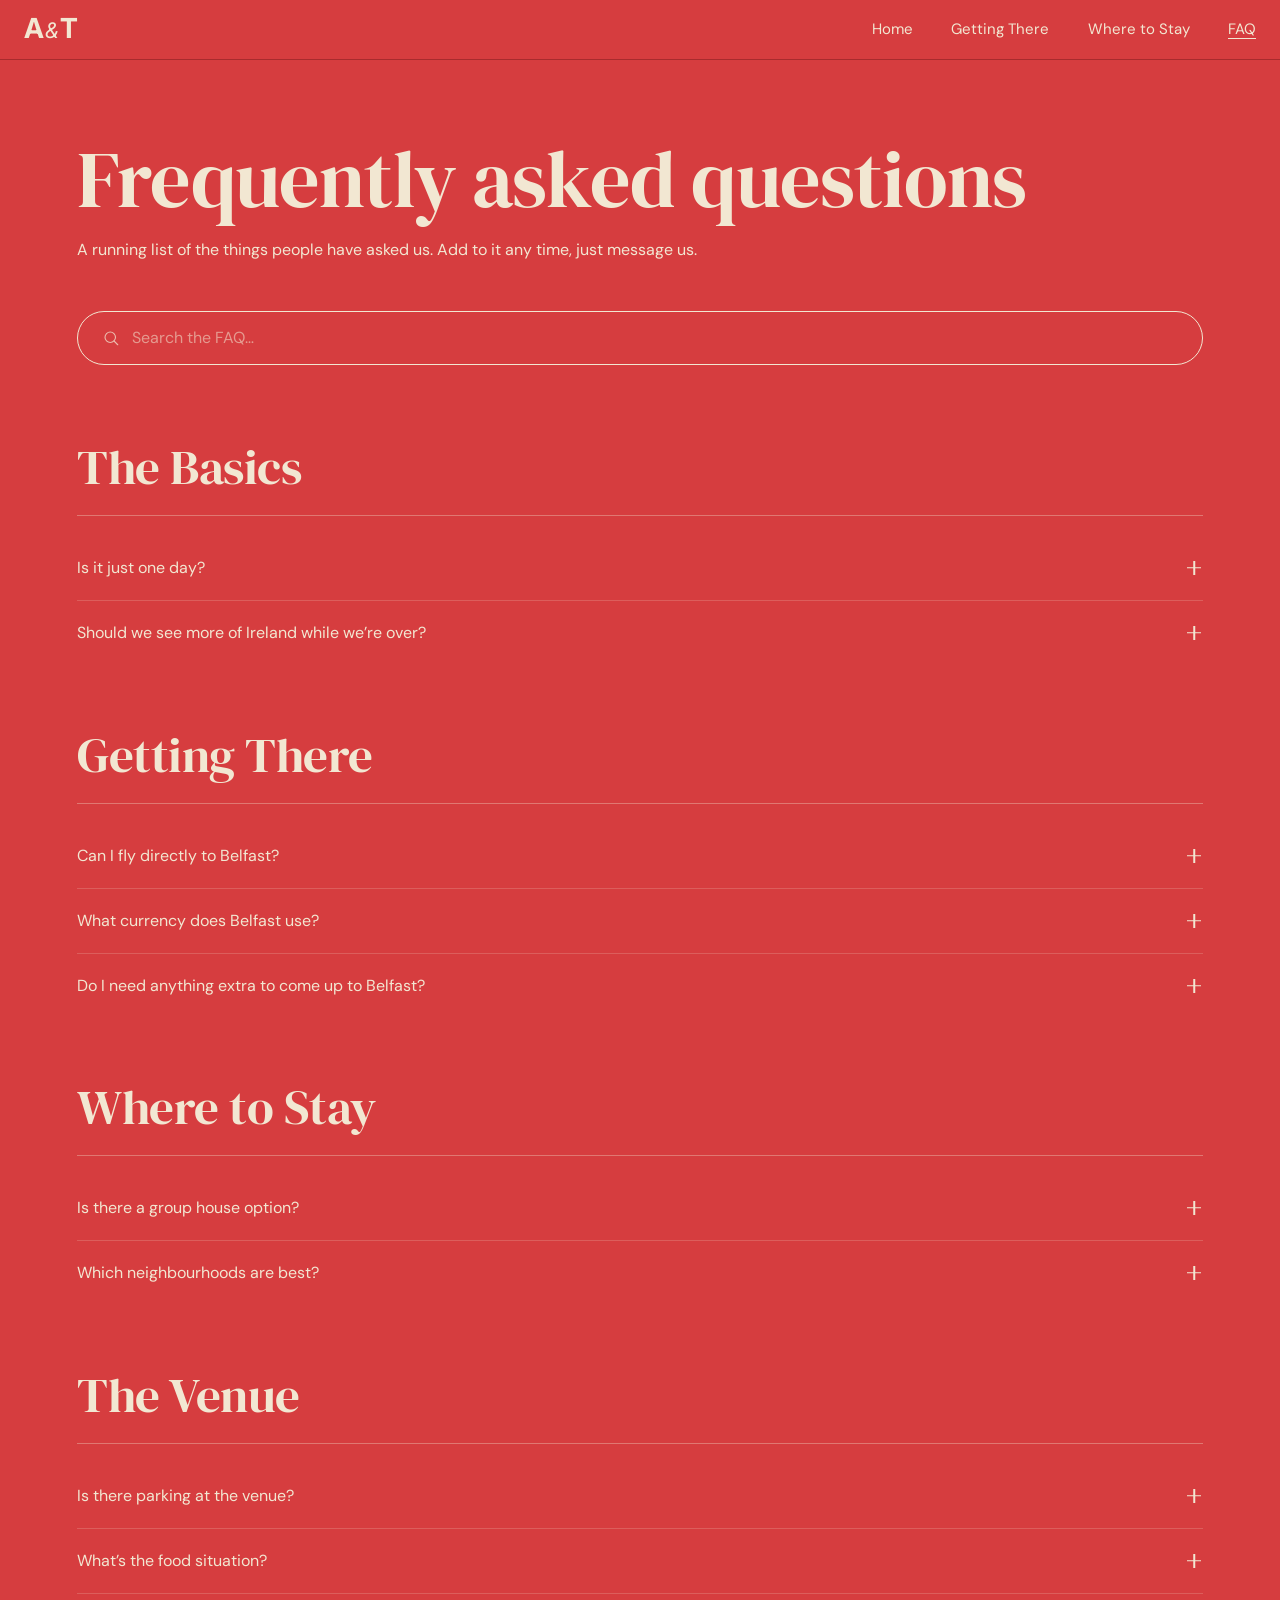
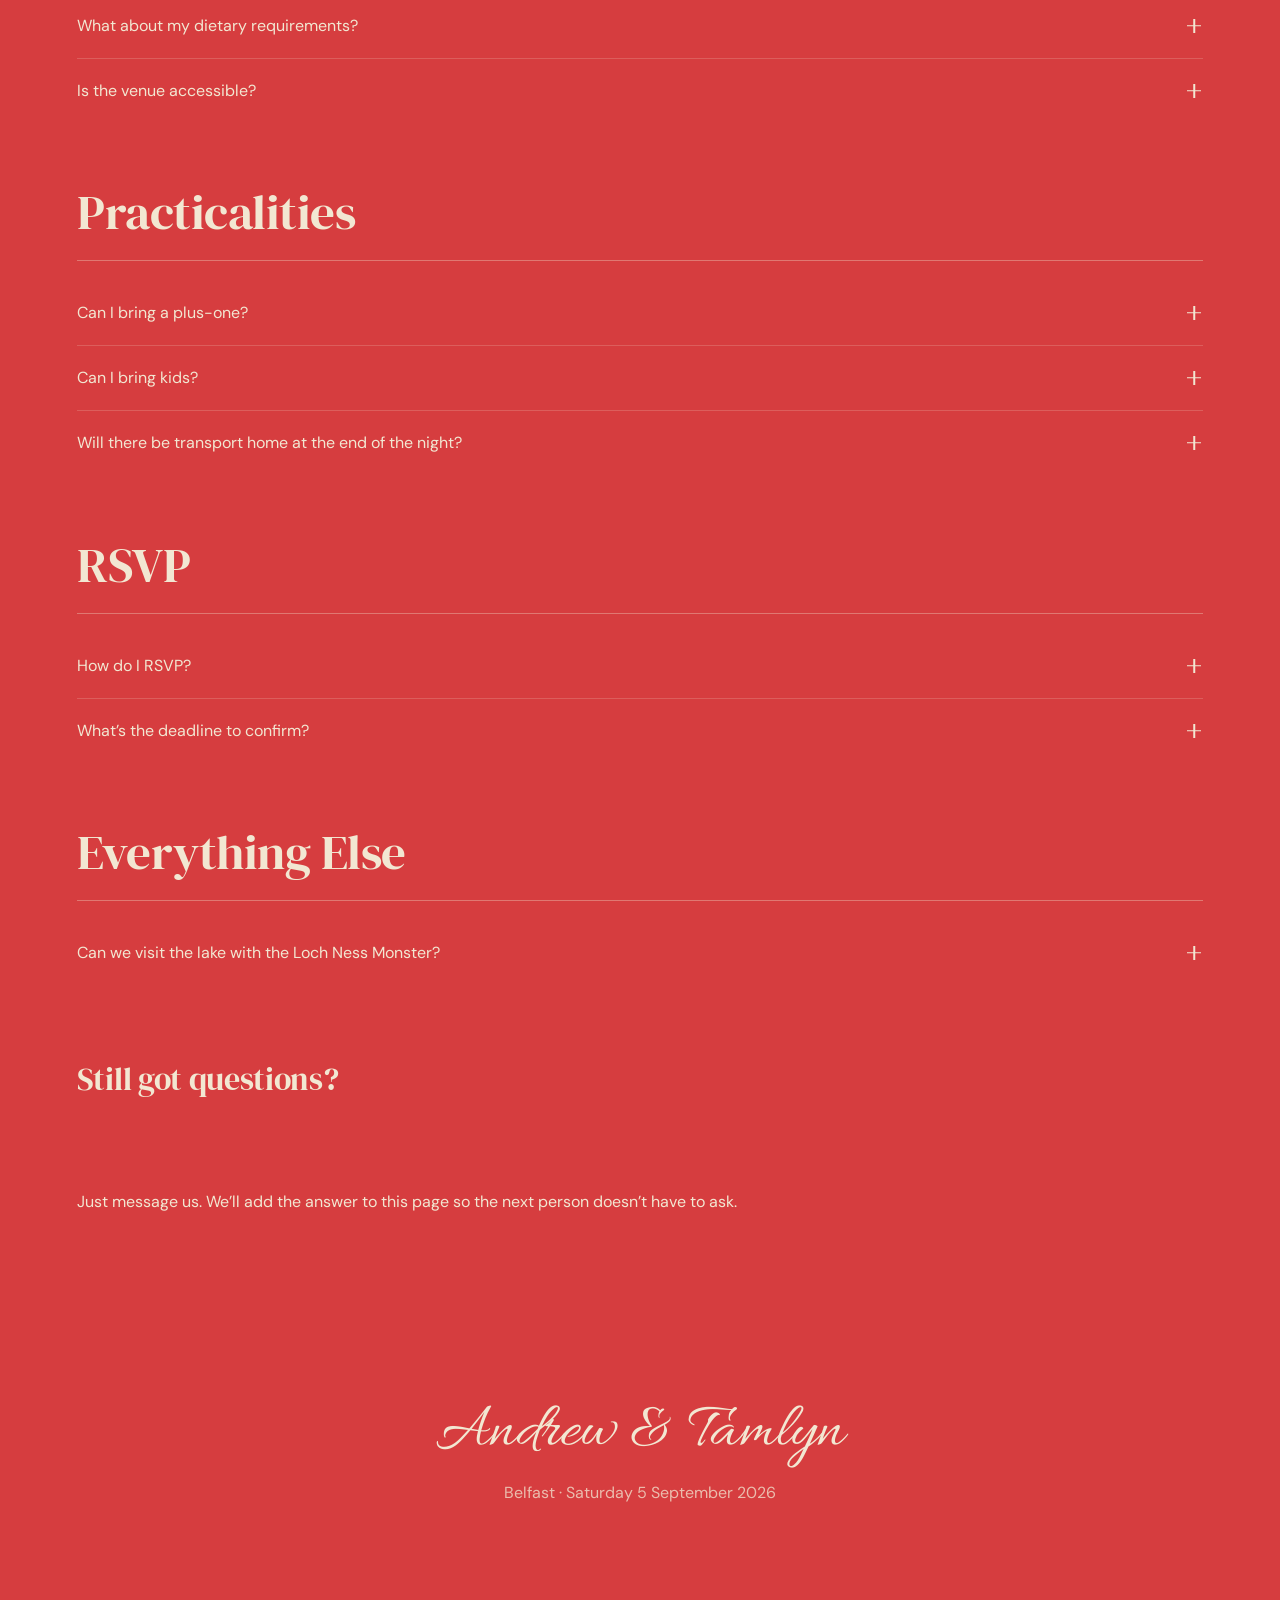
==== commit a111cf35: "FAQ: add 'Should we see more of Ireland while we're over?' to The Basics New question added to the N" ====
--- a/faq.html
+++ b/faq.html
@@ -92,6 +92,15 @@
                 <p>The party itself is one day, but most people are making a long trip of it. Belfast is a great spot for a long weekend if you fancy stretching it out. Of course, we highly recommend to explore the island.</p>
               </div>
             </details>
+            <details class="faq-item">
+              <summary class="faq-q">
+                <span class="faq-q-text">Should we see more of Ireland while we&rsquo;re over?</span>
+                <span class="faq-q-icon" aria-hidden="true"></span>
+              </summary>
+              <div class="faq-a">
+                <p>If you&rsquo;ve come this far, you&rsquo;d be mad not to. The island is small and easy to get around, the north coast (Causeway, Mournes, Glens) is on Belfast&rsquo;s doorstep. Kerry, Galway, and the west are all within a few hours. Happy to point you somewhere if you want a steer. If you&rsquo;re interested in a Google maps to help with locations of things, message Andrew to send it on.</p>
+              </div>
+            </details>
           </div>
         </section>
 
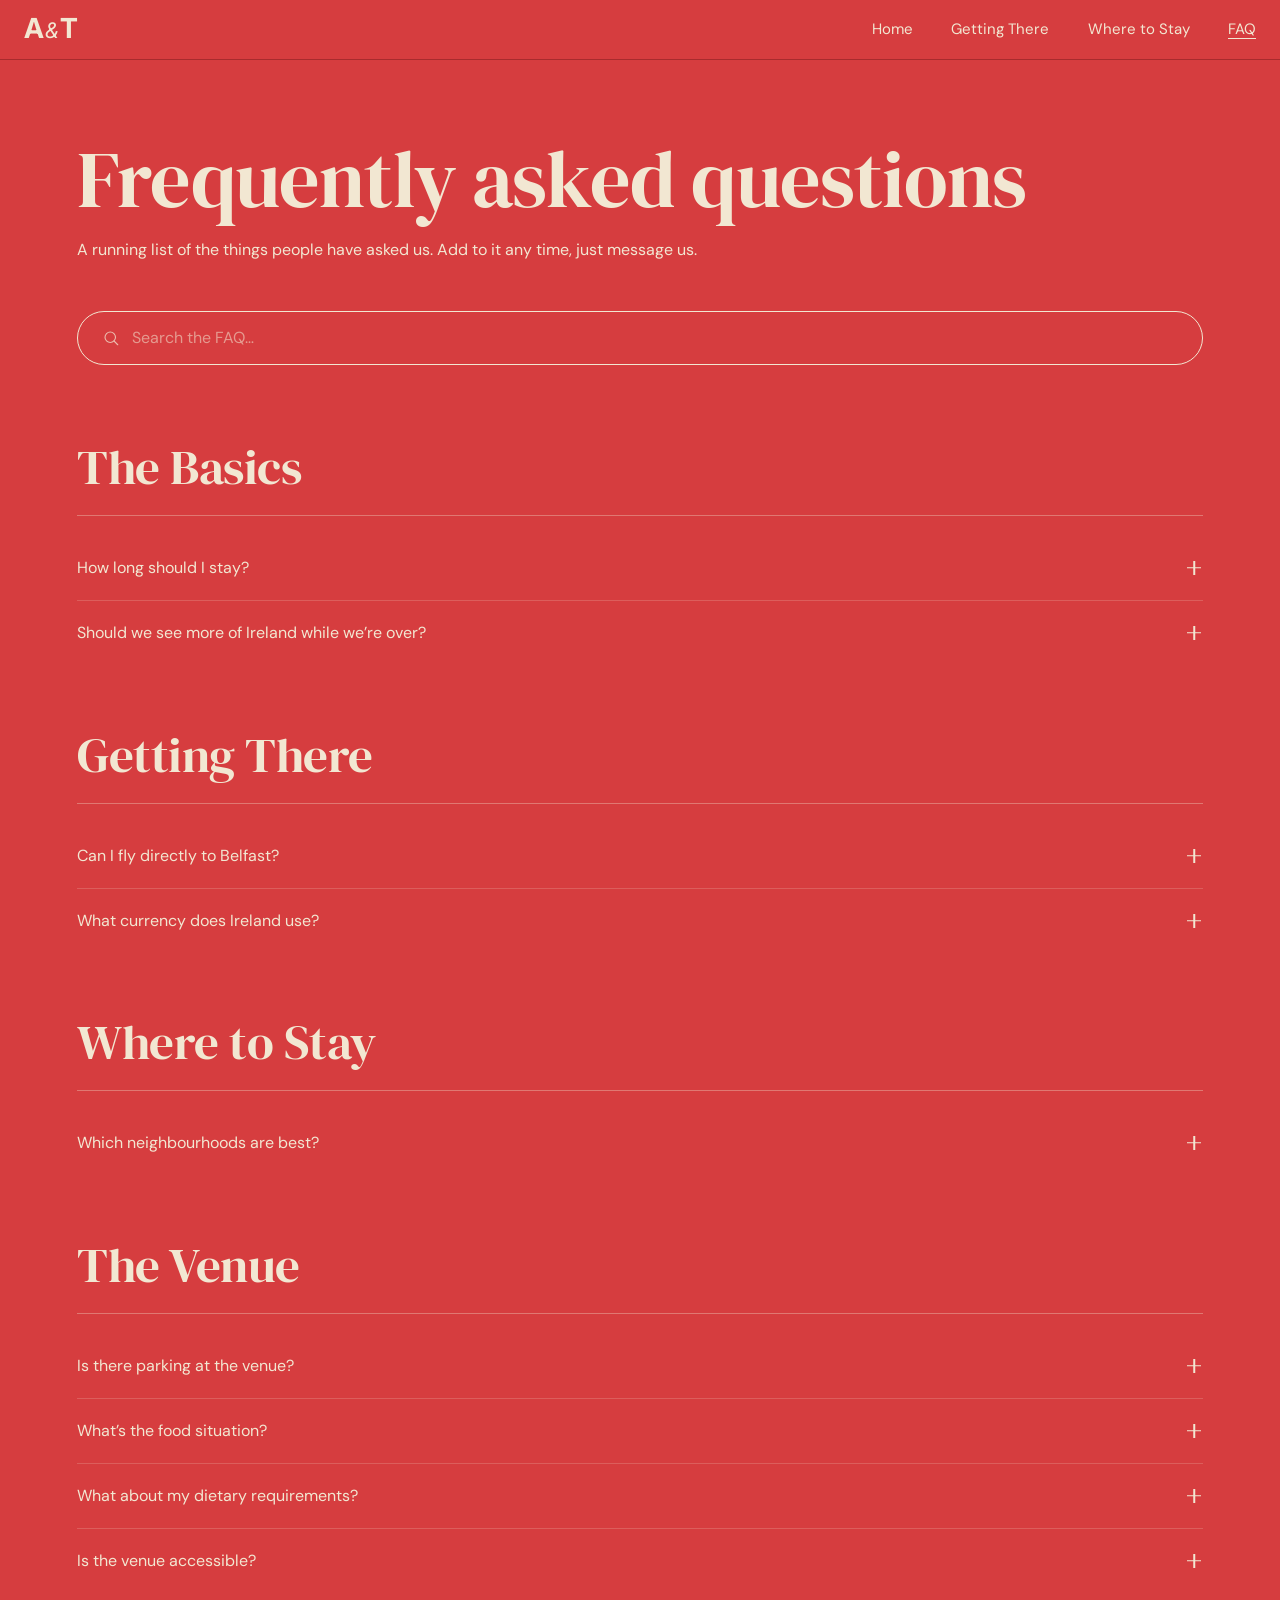
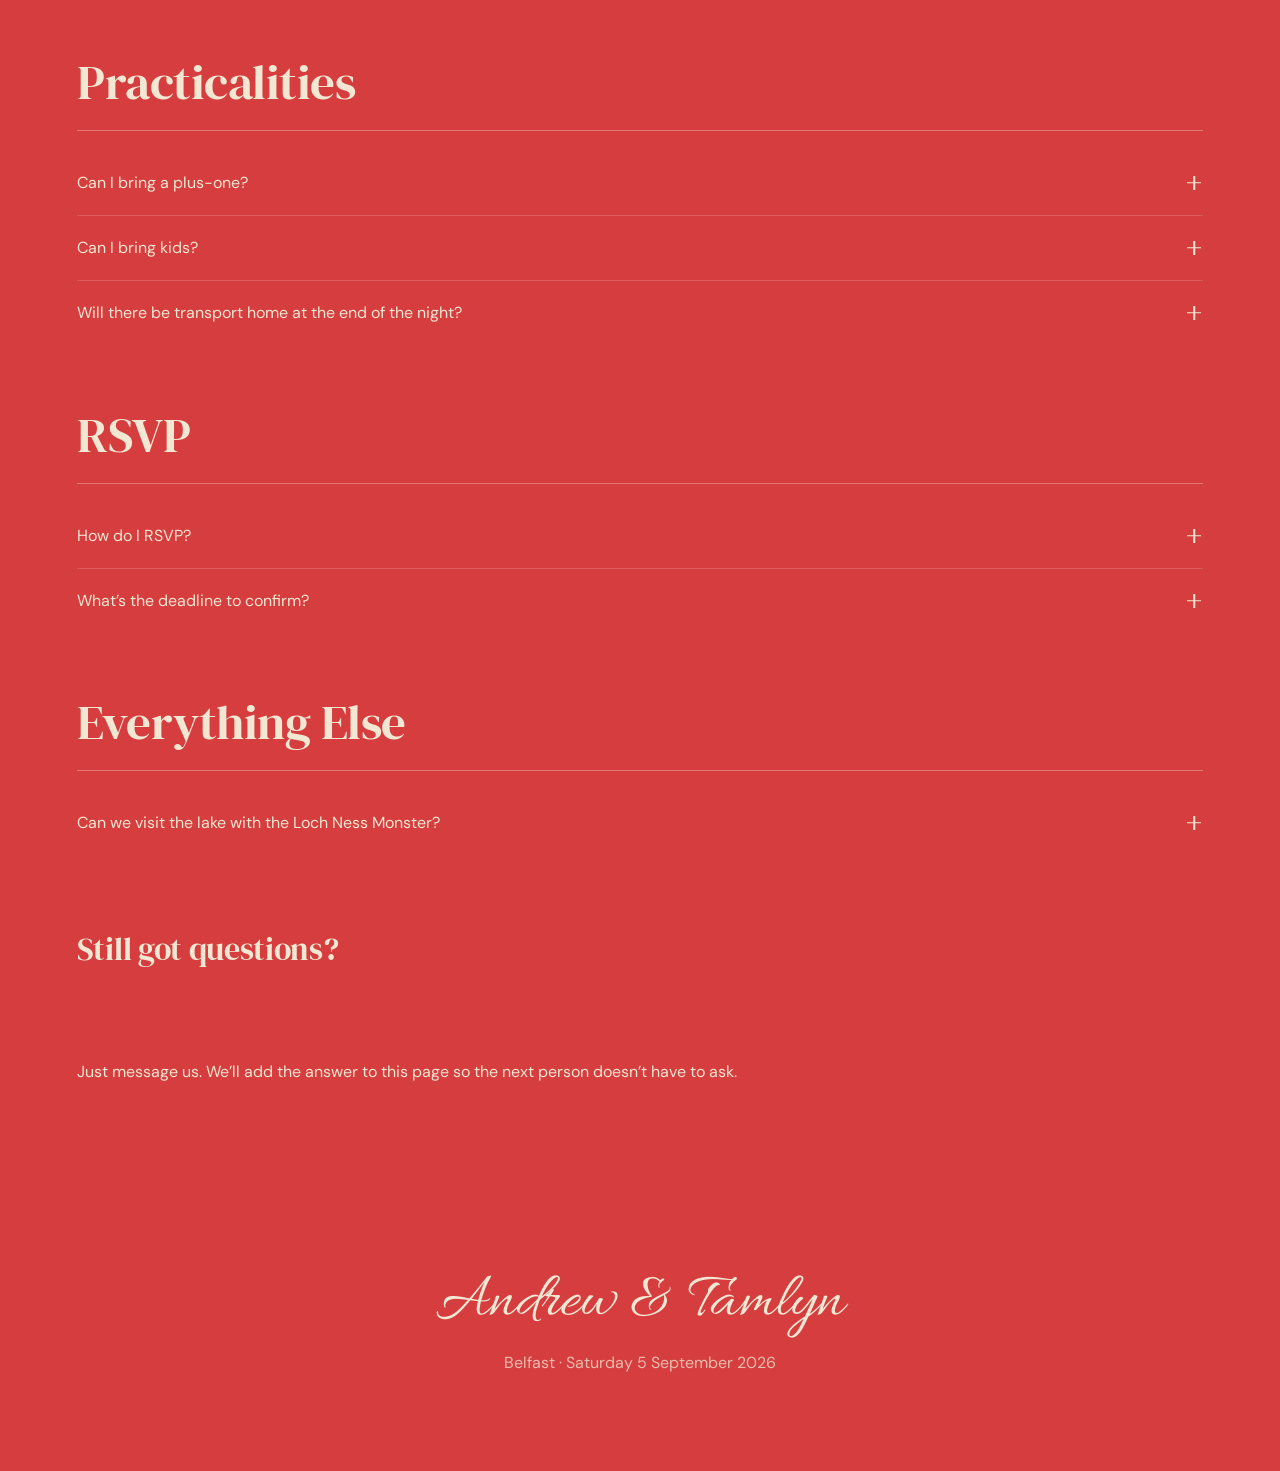
==== commit 9053d297: "FAQ re-pull from Notion + centre Clear search pill Notion → site sync: - The Basics: rename 'Is it j" ====
--- a/faq.html
+++ b/faq.html
@@ -85,11 +85,11 @@
           <div class="faq-list">
             <details class="faq-item">
               <summary class="faq-q">
-                <span class="faq-q-text">Is it just one day?</span>
-                <span class="faq-q-icon" aria-hidden="true"></span>
-              </summary>
-              <div class="faq-a">
-                <p>The party itself is one day, but most people are making a long trip of it. Belfast is a great spot for a long weekend if you fancy stretching it out. Of course, we highly recommend to explore the island.</p>
+                <span class="faq-q-text">How long should I stay?</span>
+                <span class="faq-q-icon" aria-hidden="true"></span>
+              </summary>
+              <div class="faq-a">
+                <p>The party itself is one day, but there&rsquo;ll be a lot of people in the city for the weekend, so expect plenty of impromptu gatherings. Most people are making a long trip of it.</p>
               </div>
             </details>
             <details class="faq-item">
@@ -114,25 +114,16 @@
                 <span class="faq-q-icon" aria-hidden="true"></span>
               </summary>
               <div class="faq-a">
-                <p>Yes, although its not the best option. If the flights are direct or cheaper, of course it works. You can decide how you want to plan your journey.</p>
-              </div>
-            </details>
-            <details class="faq-item">
-              <summary class="faq-q">
-                <span class="faq-q-text">What currency does Belfast use?</span>
-                <span class="faq-q-icon" aria-hidden="true"></span>
-              </summary>
-              <div class="faq-a">
-                <p>Pounds sterling, not euro. Cards work everywhere.</p>
-              </div>
-            </details>
-            <details class="faq-item">
-              <summary class="faq-q">
-                <span class="faq-q-text">Do I need anything extra to come up to Belfast?</span>
-                <span class="faq-q-icon" aria-hidden="true"></span>
-              </summary>
-              <div class="faq-a">
-                <p>Yes, the North has its own immigration rules, so your Irish visa alone doesn&rsquo;t cover you legally.</p>
+                <p>Yes, but it&rsquo;s not usually the easiest option. Flights into Belfast are often less direct and more expensive than into Dublin. Up to you which way you go.</p>
+              </div>
+            </details>
+            <details class="faq-item">
+              <summary class="faq-q">
+                <span class="faq-q-text">What currency does Ireland use?</span>
+                <span class="faq-q-icon" aria-hidden="true"></span>
+              </summary>
+              <div class="faq-a">
+                <p>Euro, with Pound sterling in the North. Card is accepted almost everywhere.</p>
               </div>
             </details>
           </div>
@@ -142,15 +133,6 @@
           <h2 class="section-title">Where to Stay</h2>
           <hr class="gt-divider" />
           <div class="faq-list">
-            <details class="faq-item">
-              <summary class="faq-q">
-                <span class="faq-q-text">Is there a group house option?</span>
-                <span class="faq-q-icon" aria-hidden="true"></span>
-              </summary>
-              <div class="faq-a">
-                <p>Yes, we&rsquo;re looking into a group accommodation booking for Belfast. If you&rsquo;re interested, message us and we can plan a headcount and cost.</p>
-              </div>
-            </details>
             <details class="faq-item">
               <summary class="faq-q">
                 <span class="faq-q-text">Which neighbourhoods are best?</span>
--- a/styles.css
+++ b/styles.css
@@ -1471,6 +1471,7 @@
 
 .faq-empty .pill {
   margin-top: 8px;
+  align-self: center;
 }
 
 /* Search */
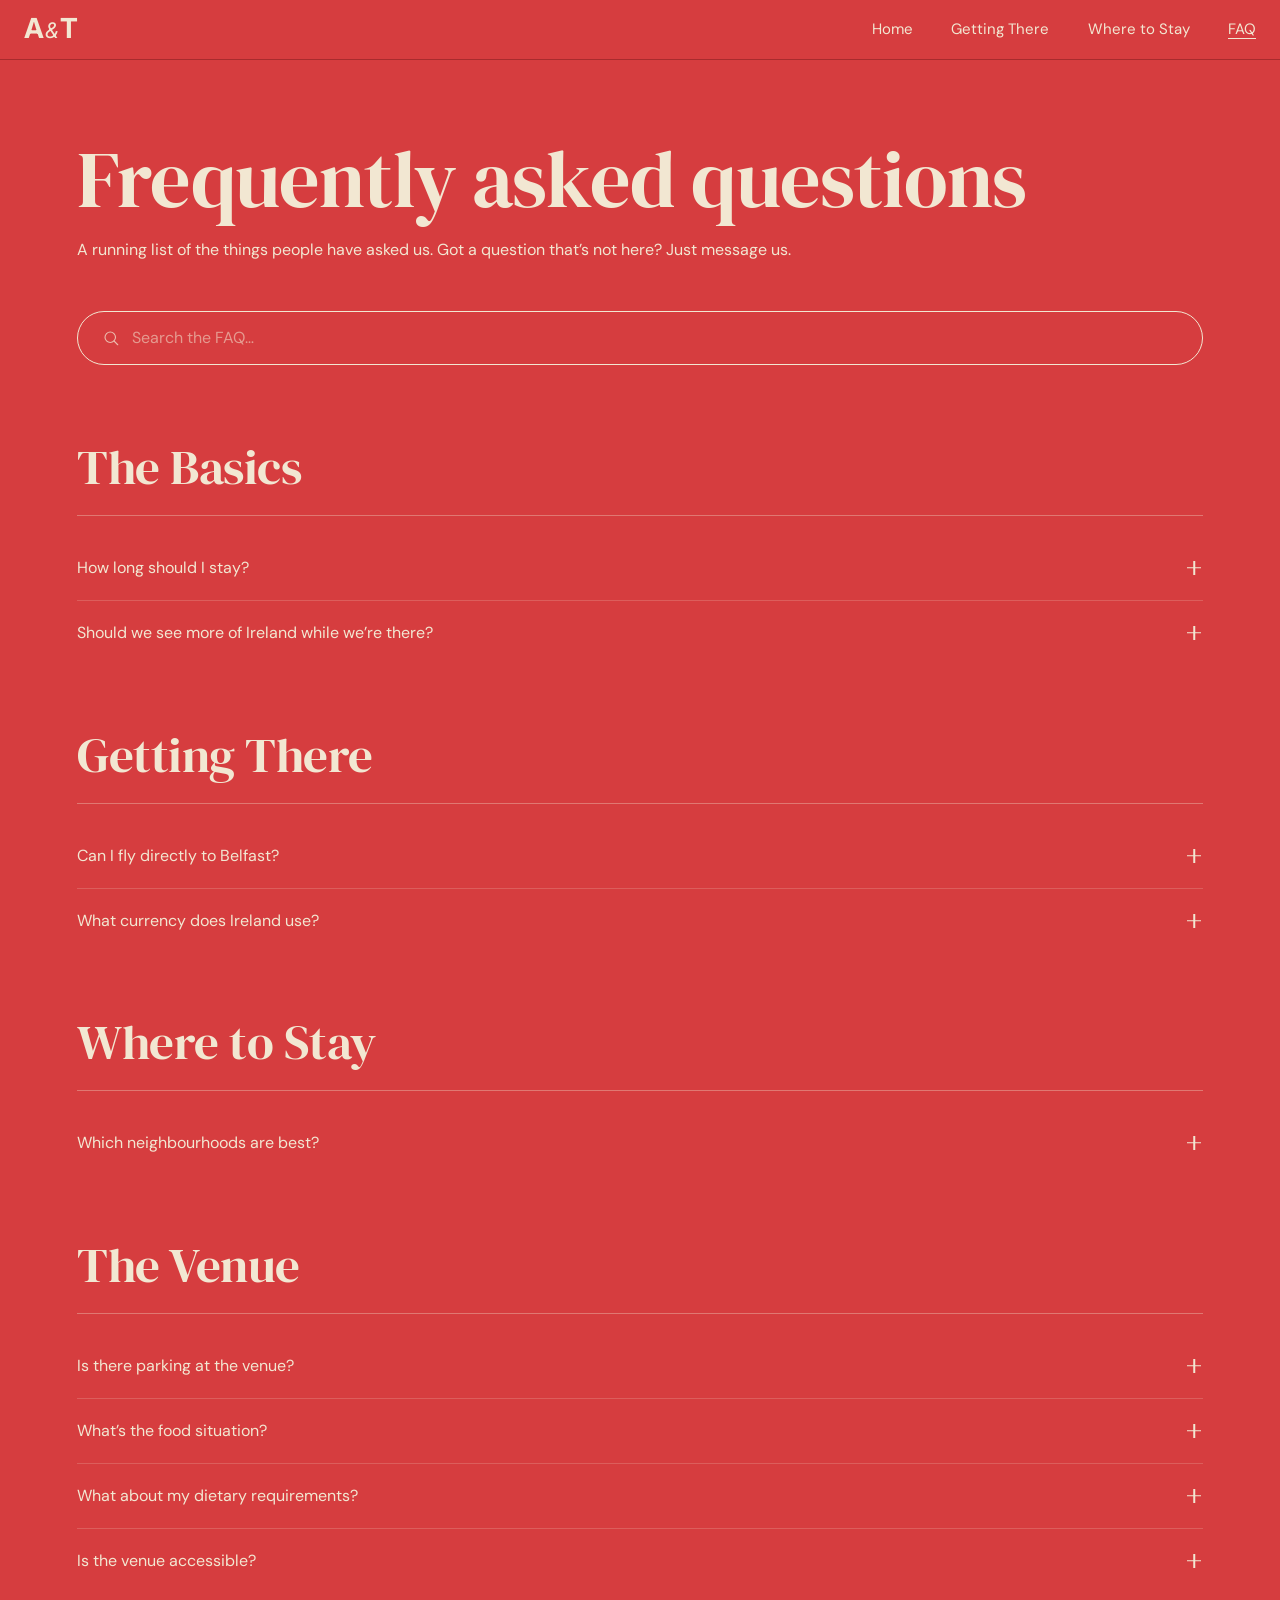
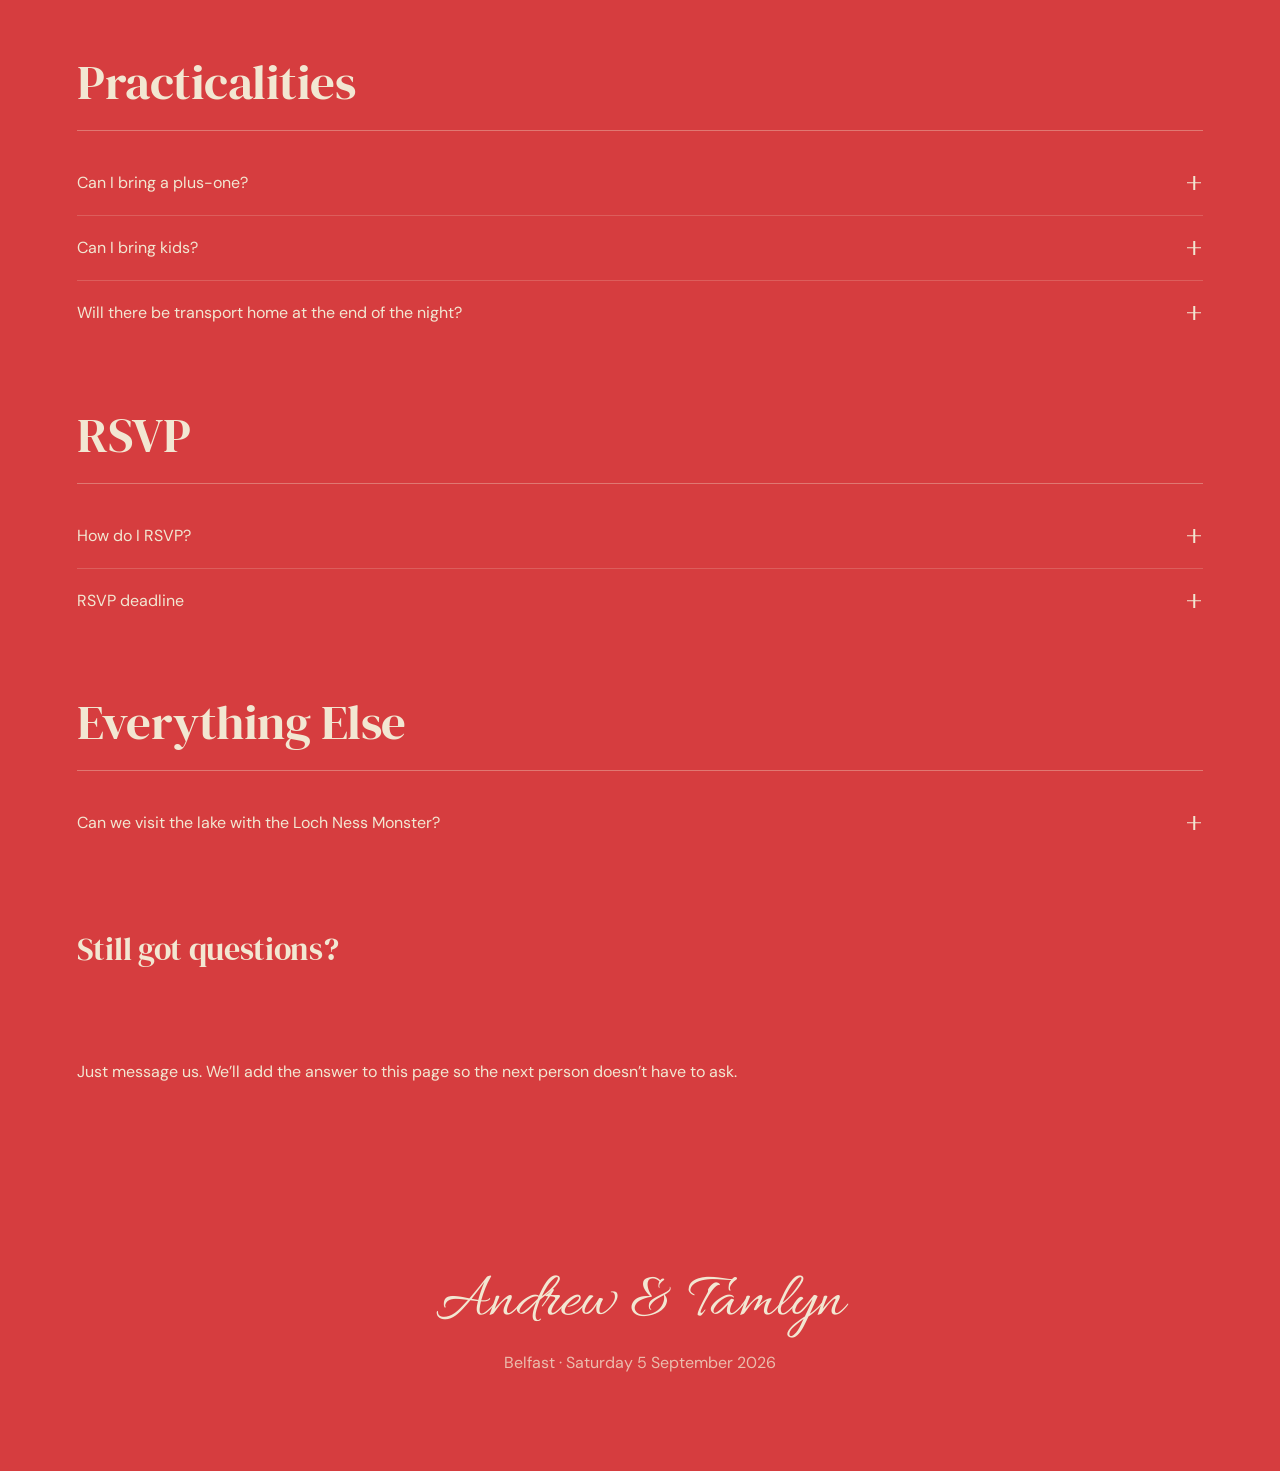
==== commit a4145390: "FAQ: subhead rewrite + re-pull from Notion Subhead (hard-coded, not from Notion): - 'Add to it any t" ====
--- a/faq.html
+++ b/faq.html
@@ -60,7 +60,7 @@
       <header class="faq-header reveal">
         <div class="faq-title">
           <h1 class="page-title">Frequently asked questions</h1>
-          <p class="faq-subtitle">A running list of the things people have asked us. Add to it any time, just message us.</p>
+          <p class="faq-subtitle">A running list of the things people have asked us. Got a question that&rsquo;s not here? Just message us.</p>
         </div>
         <div class="faq-search" role="search">
           <svg class="faq-search-icon" viewBox="0 0 24 24" fill="none" stroke="currentColor" stroke-width="1.5" stroke-linecap="round" stroke-linejoin="round" aria-hidden="true" focusable="false">
@@ -94,7 +94,7 @@
             </details>
             <details class="faq-item">
               <summary class="faq-q">
-                <span class="faq-q-text">Should we see more of Ireland while we&rsquo;re over?</span>
+                <span class="faq-q-text">Should we see more of Ireland while we&rsquo;re there?</span>
                 <span class="faq-q-icon" aria-hidden="true"></span>
               </summary>
               <div class="faq-a">
@@ -237,11 +237,11 @@
             </details>
             <details class="faq-item">
               <summary class="faq-q">
-                <span class="faq-q-text">What&rsquo;s the deadline to confirm?</span>
-                <span class="faq-q-icon" aria-hidden="true"></span>
-              </summary>
-              <div class="faq-a">
-                <p>We&rsquo;ll send a final headcount nudge a few weeks before the day. Until then, the rough yes-or-no is enough.</p>
+                <span class="faq-q-text">RSVP deadline</span>
+                <span class="faq-q-icon" aria-hidden="true"></span>
+              </summary>
+              <div class="faq-a">
+                <p>5 July</p>
               </div>
             </details>
           </div>
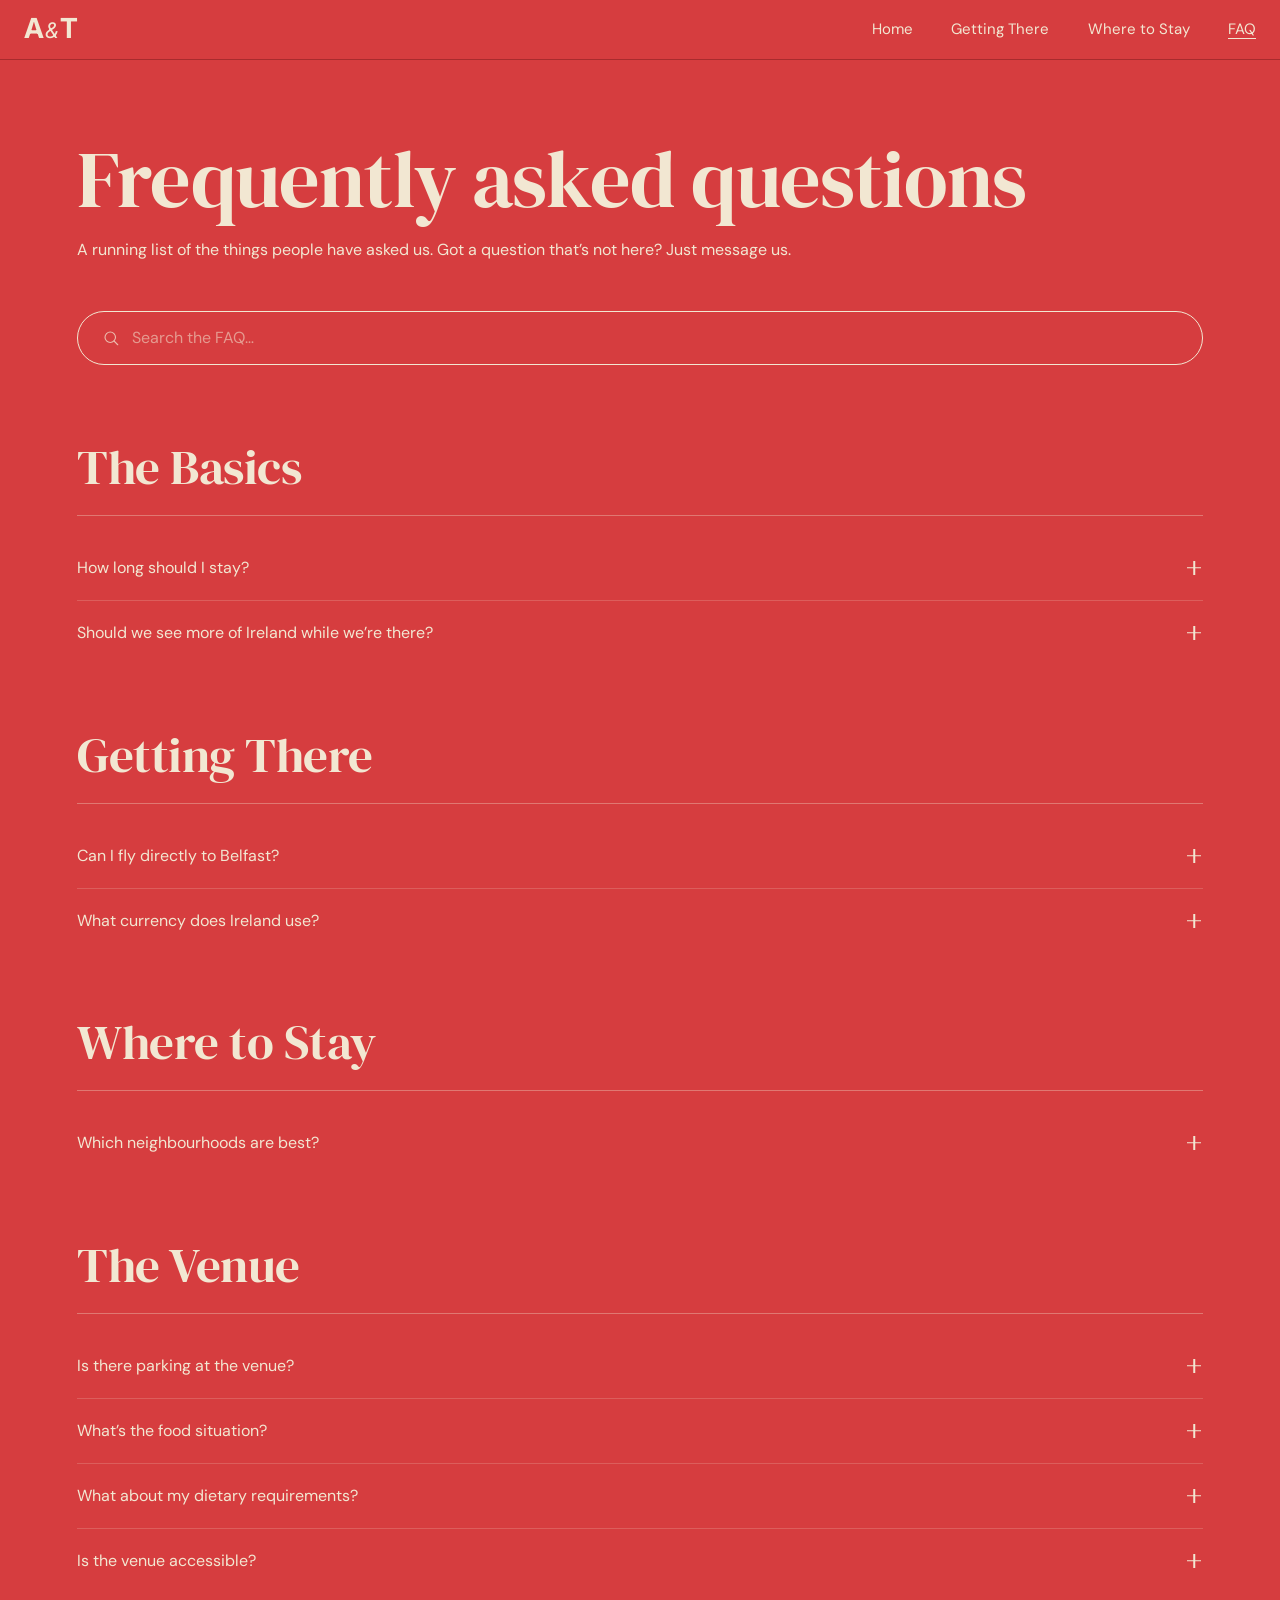
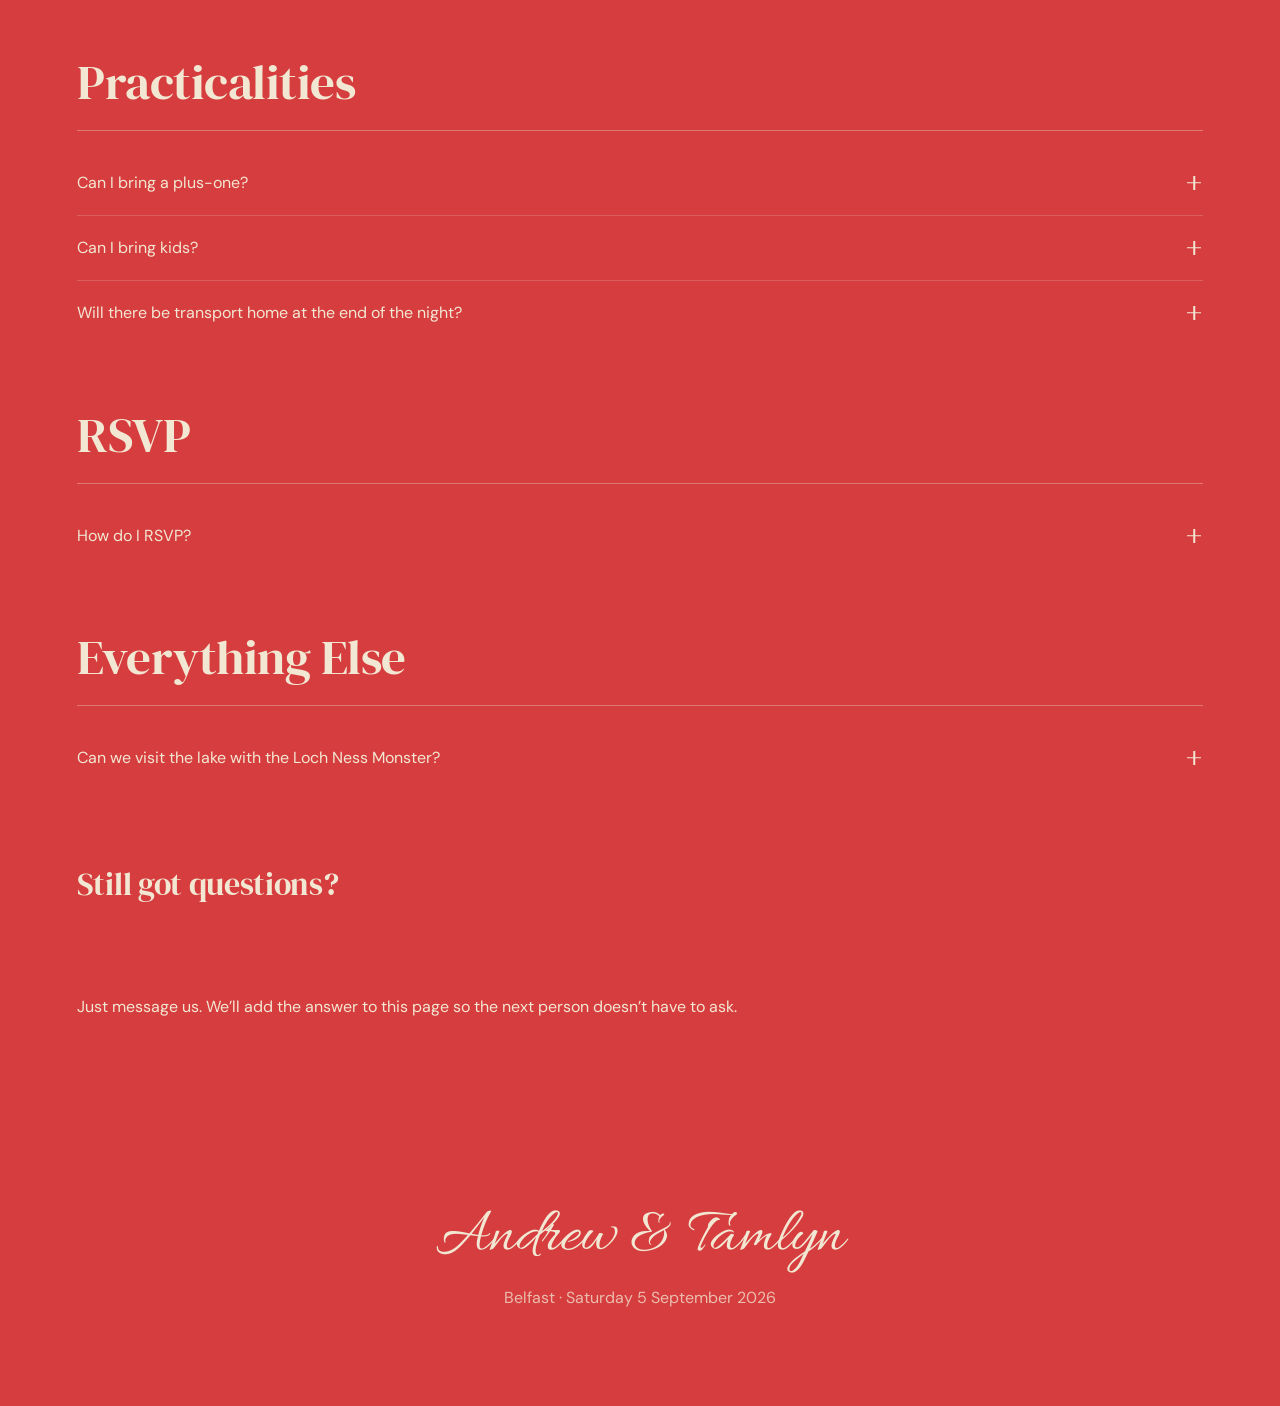
==== commit 3d275916: "Remove RSVP deadline FAQ answer" ====
--- a/faq.html
+++ b/faq.html
@@ -26,7 +26,6 @@
   <link rel="icon" type="image/png" sizes="32x32" href="images/favicon/favicon-32x32.png" />
   <link rel="icon" type="image/png" sizes="16x16" href="images/favicon/favicon-16x16.png" />
   <link rel="apple-touch-icon" sizes="180x180" href="images/favicon/apple-touch-icon.png" />
-  <link rel="manifest" href="site.webmanifest" />
   <meta name="theme-color" content="#d63d3f" />
   <script>document.documentElement.classList.add('has-js');</script>
 </head>
@@ -235,15 +234,6 @@
                 <p>Message us directly.</p>
               </div>
             </details>
-            <details class="faq-item">
-              <summary class="faq-q">
-                <span class="faq-q-text">RSVP deadline</span>
-                <span class="faq-q-icon" aria-hidden="true"></span>
-              </summary>
-              <div class="faq-a">
-                <p>5 July</p>
-              </div>
-            </details>
           </div>
         </section>
 
--- a/styles.css
+++ b/styles.css
@@ -677,8 +677,97 @@
 .mixtape-embed iframe {
   display: block;
   width: 100%;
-  height: 152px;
+  height: 456px;
   border: 0;
+}
+
+/* Marquee — a strip of looping party words between the headline and card. */
+.mixtape-marquee {
+  overflow: hidden;
+  padding: 12px 0;
+  border-top: 1px solid rgba(242, 231, 210, 0.2);
+  border-bottom: 1px solid rgba(242, 231, 210, 0.2);
+}
+
+.mixtape-marquee-track {
+  display: flex;
+  width: max-content;
+  animation: mixtape-marquee 30s linear infinite;
+  will-change: transform;
+}
+
+.mixtape-marquee:hover .mixtape-marquee-track {
+  animation-play-state: paused;
+}
+
+.mixtape-marquee-group {
+  display: inline-flex;
+  align-items: center;
+  flex: 0 0 auto;
+  gap: 18px;
+  padding-right: 18px;
+  font-family: var(--font-sans);
+  font-weight: 700;
+  font-size: 14.4px;
+  letter-spacing: 0.24em;
+  text-transform: uppercase;
+  color: var(--color-cream);
+  opacity: 0.7;
+  white-space: nowrap;
+}
+
+.mixtape-marquee-sep {
+  flex: 0 0 auto;
+  width: 12px;
+  height: 12px;
+  color: var(--color-cream);
+  opacity: 0.85;
+}
+
+@keyframes mixtape-marquee {
+  from { transform: translateX(0); }
+  to   { transform: translateX(-50%); }
+}
+
+@media (prefers-reduced-motion: reduce) {
+  .mixtape-marquee-track {
+    animation: none;
+  }
+}
+
+/* Mixtape — ambient pulse on the "Add to the mixtape" pill, plus the
+   sparkle burst that fires when it's clicked. */
+.mixtape-card .pill {
+  animation: mixtape-pill-pulse 2.4s ease-in-out infinite;
+}
+
+@keyframes mixtape-pill-pulse {
+  0%, 100% { box-shadow: 0 0 0 0 rgba(242, 231, 210, 0.45); }
+  50%      { box-shadow: 0 0 0 9px rgba(242, 231, 210, 0); }
+}
+
+.mixtape-sparkle {
+  position: fixed;
+  width: 8px;
+  height: 8px;
+  margin-left: -4px;
+  margin-top: -4px;
+  background: var(--color-cream);
+  border-radius: 50%;
+  pointer-events: none;
+  z-index: 1000;
+  animation: mixtape-sparkle 0.7s ease-out forwards;
+}
+
+@keyframes mixtape-sparkle {
+  0%   { opacity: 1; transform: translate(0, 0) scale(1); }
+  100% { opacity: 0; transform: translate(var(--dx, 0), var(--dy, 0)) scale(0.3); }
+}
+
+@media (prefers-reduced-motion: reduce) {
+  .mixtape-card .pill {
+    animation: none;
+  }
 }
 
 
